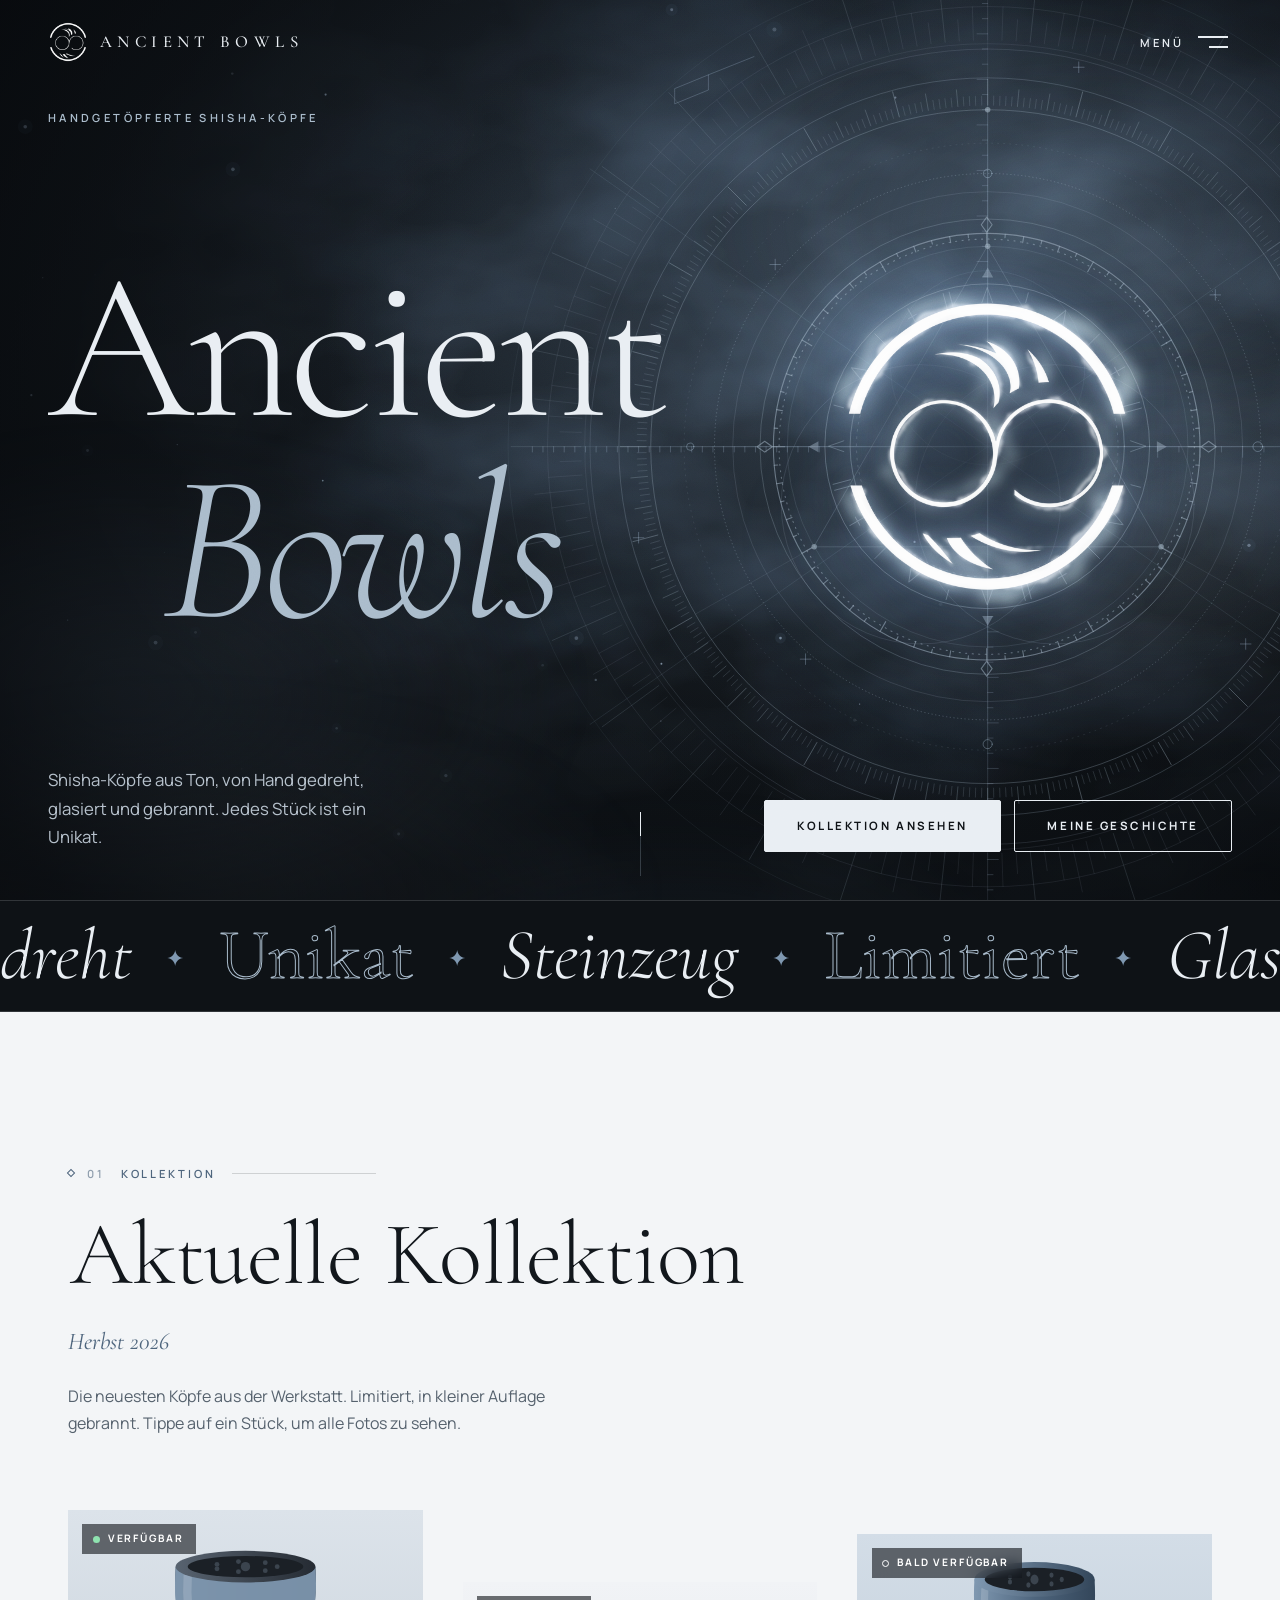
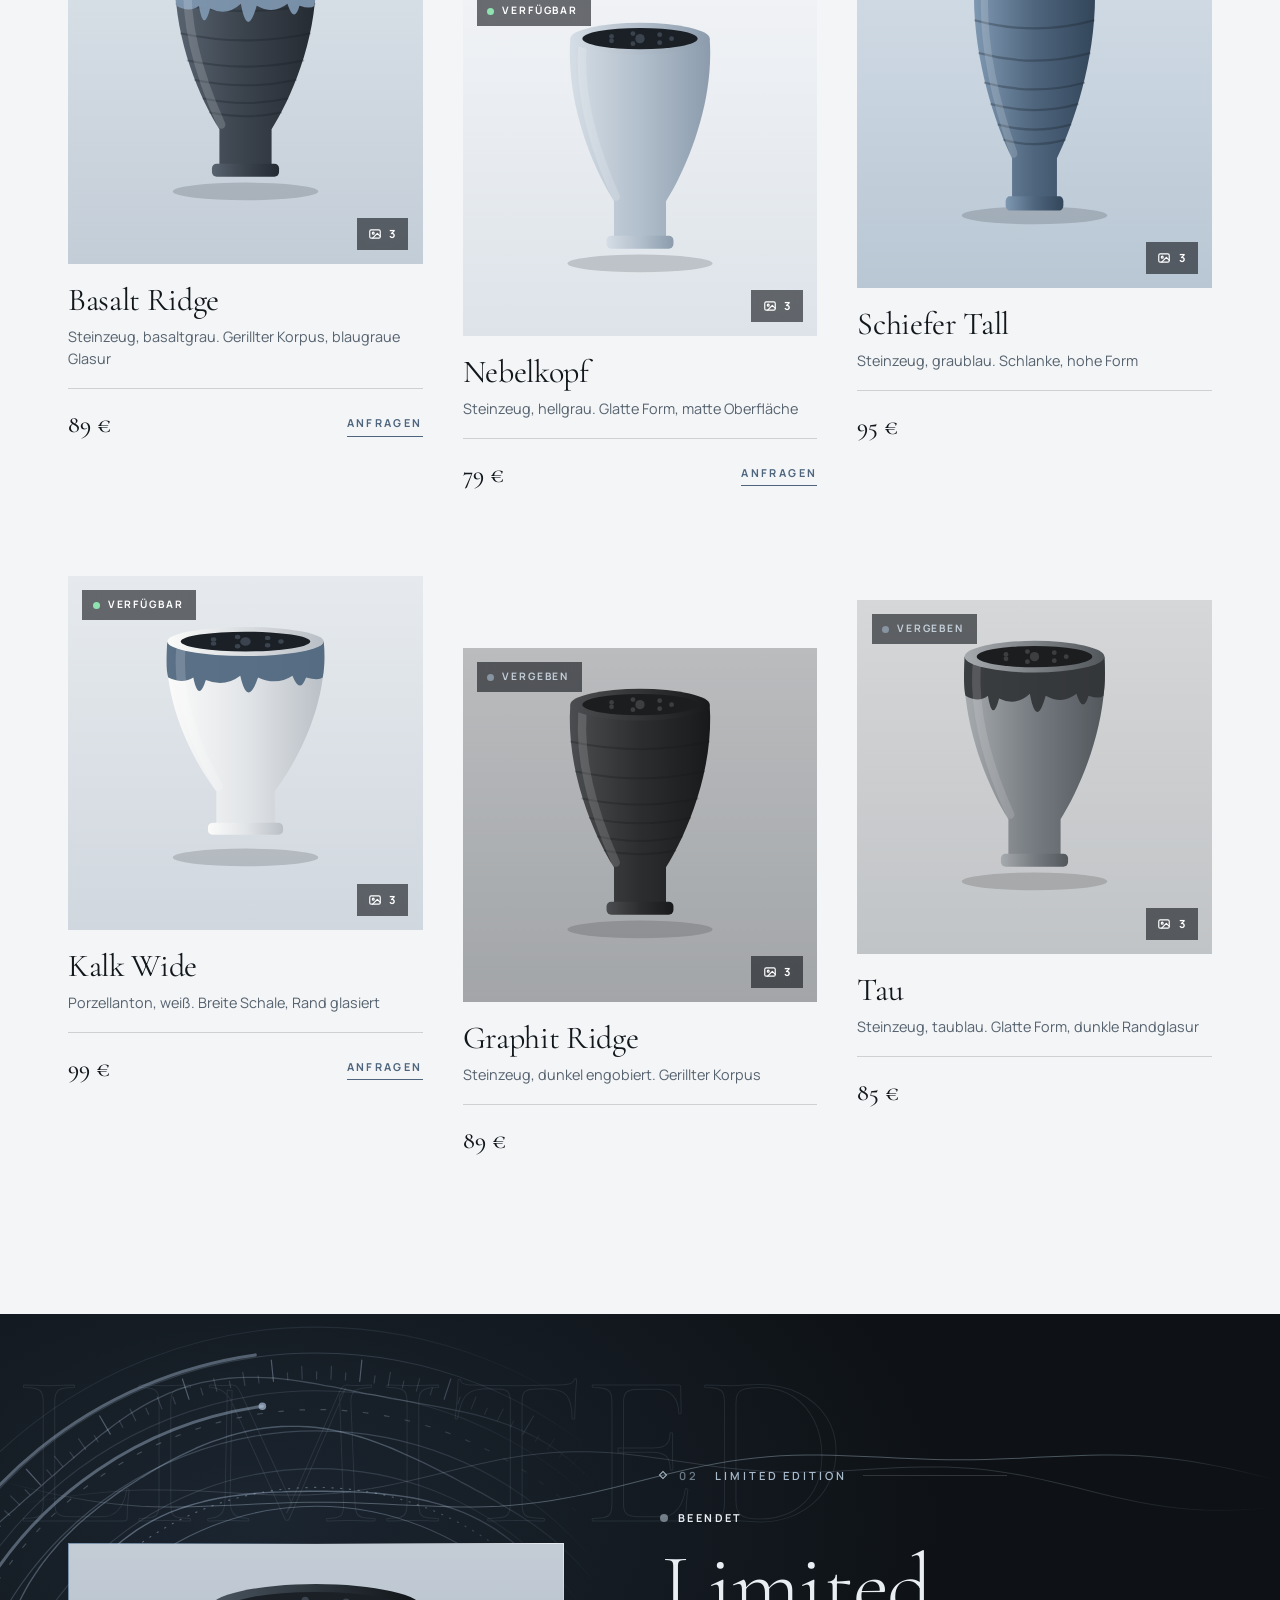
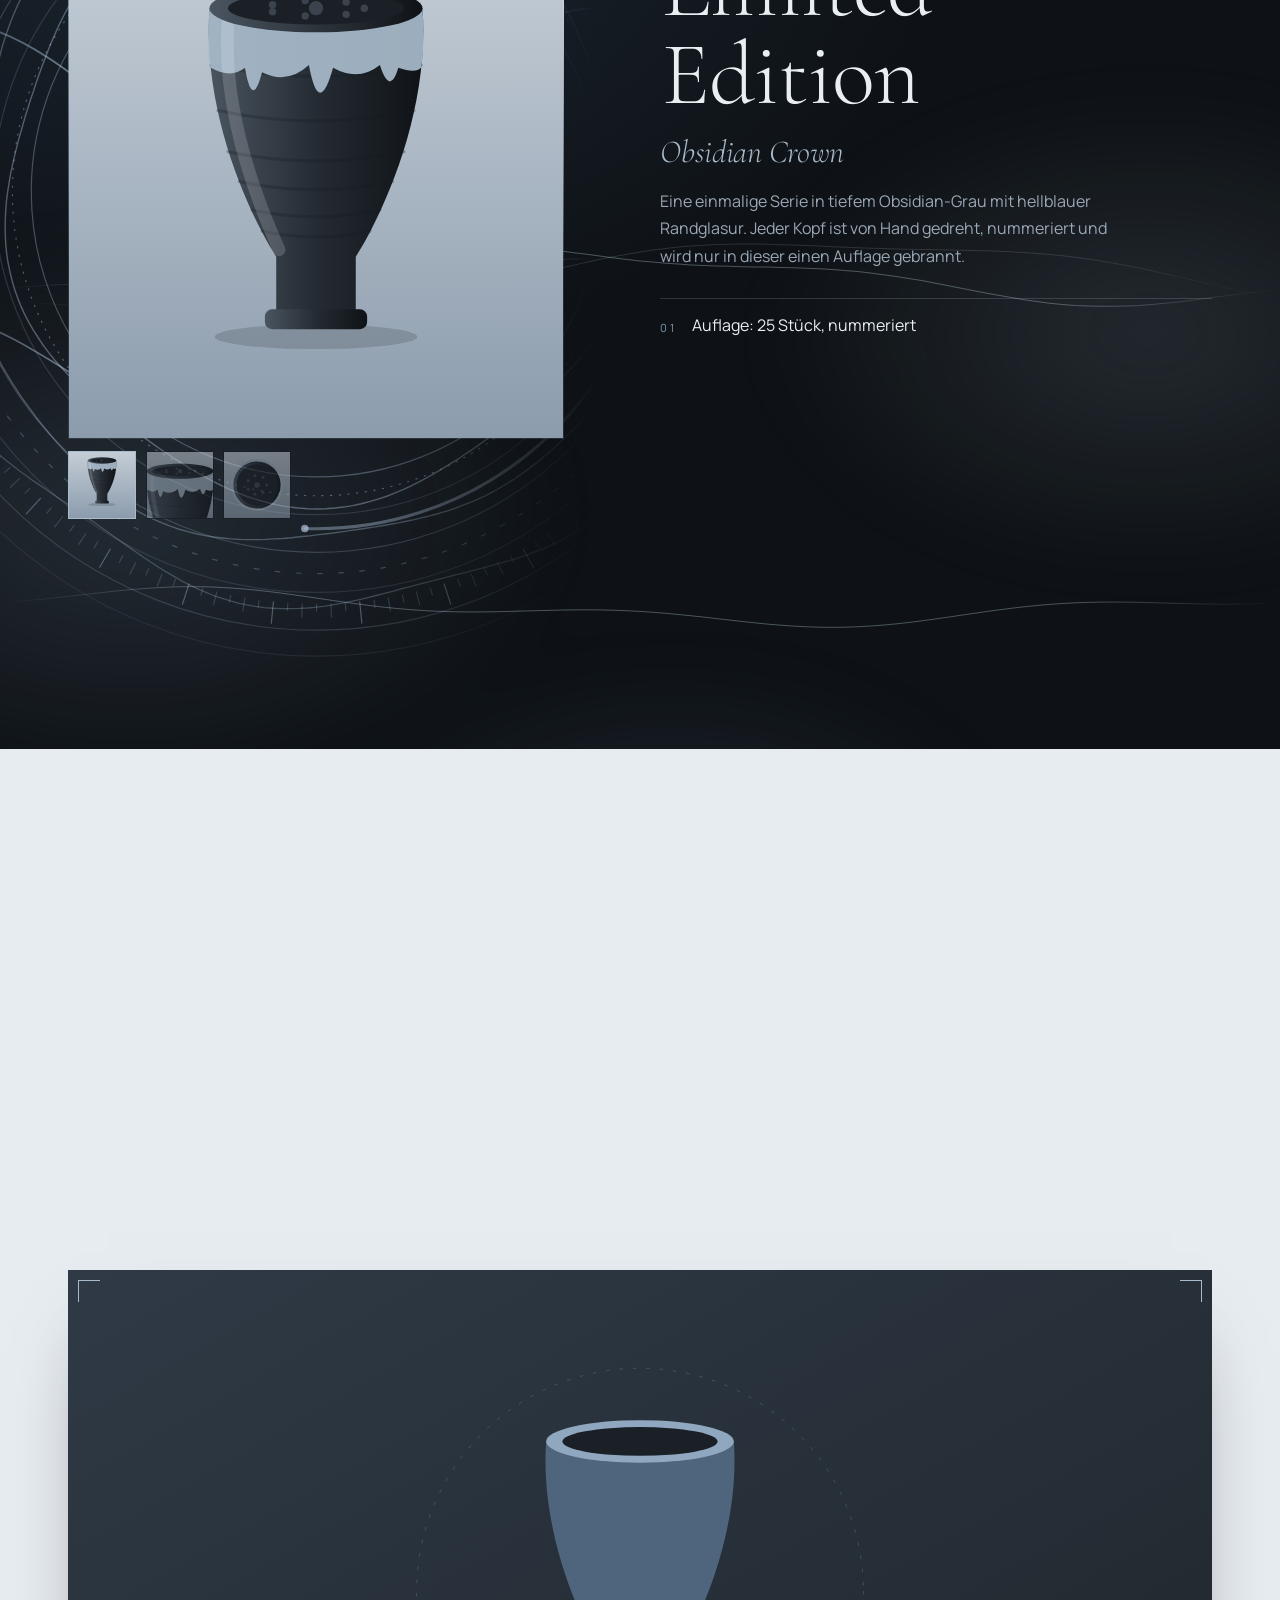
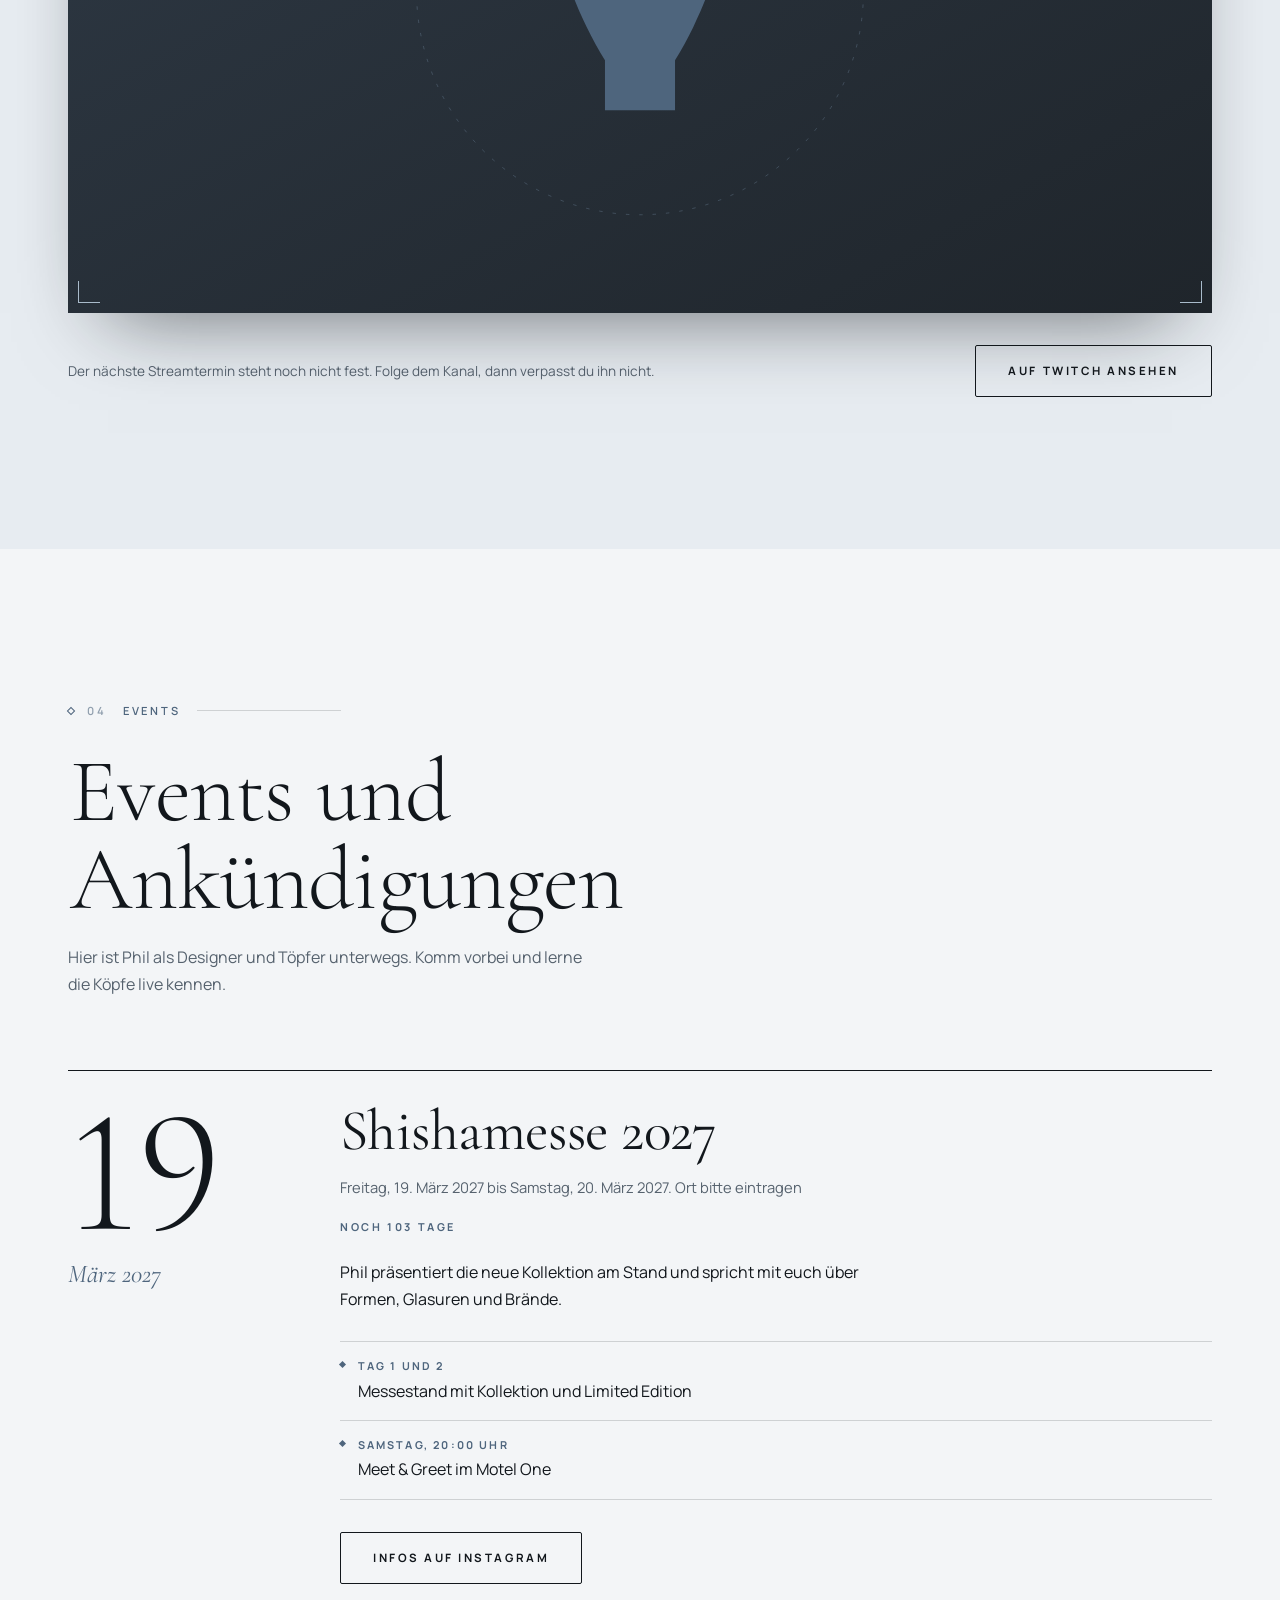
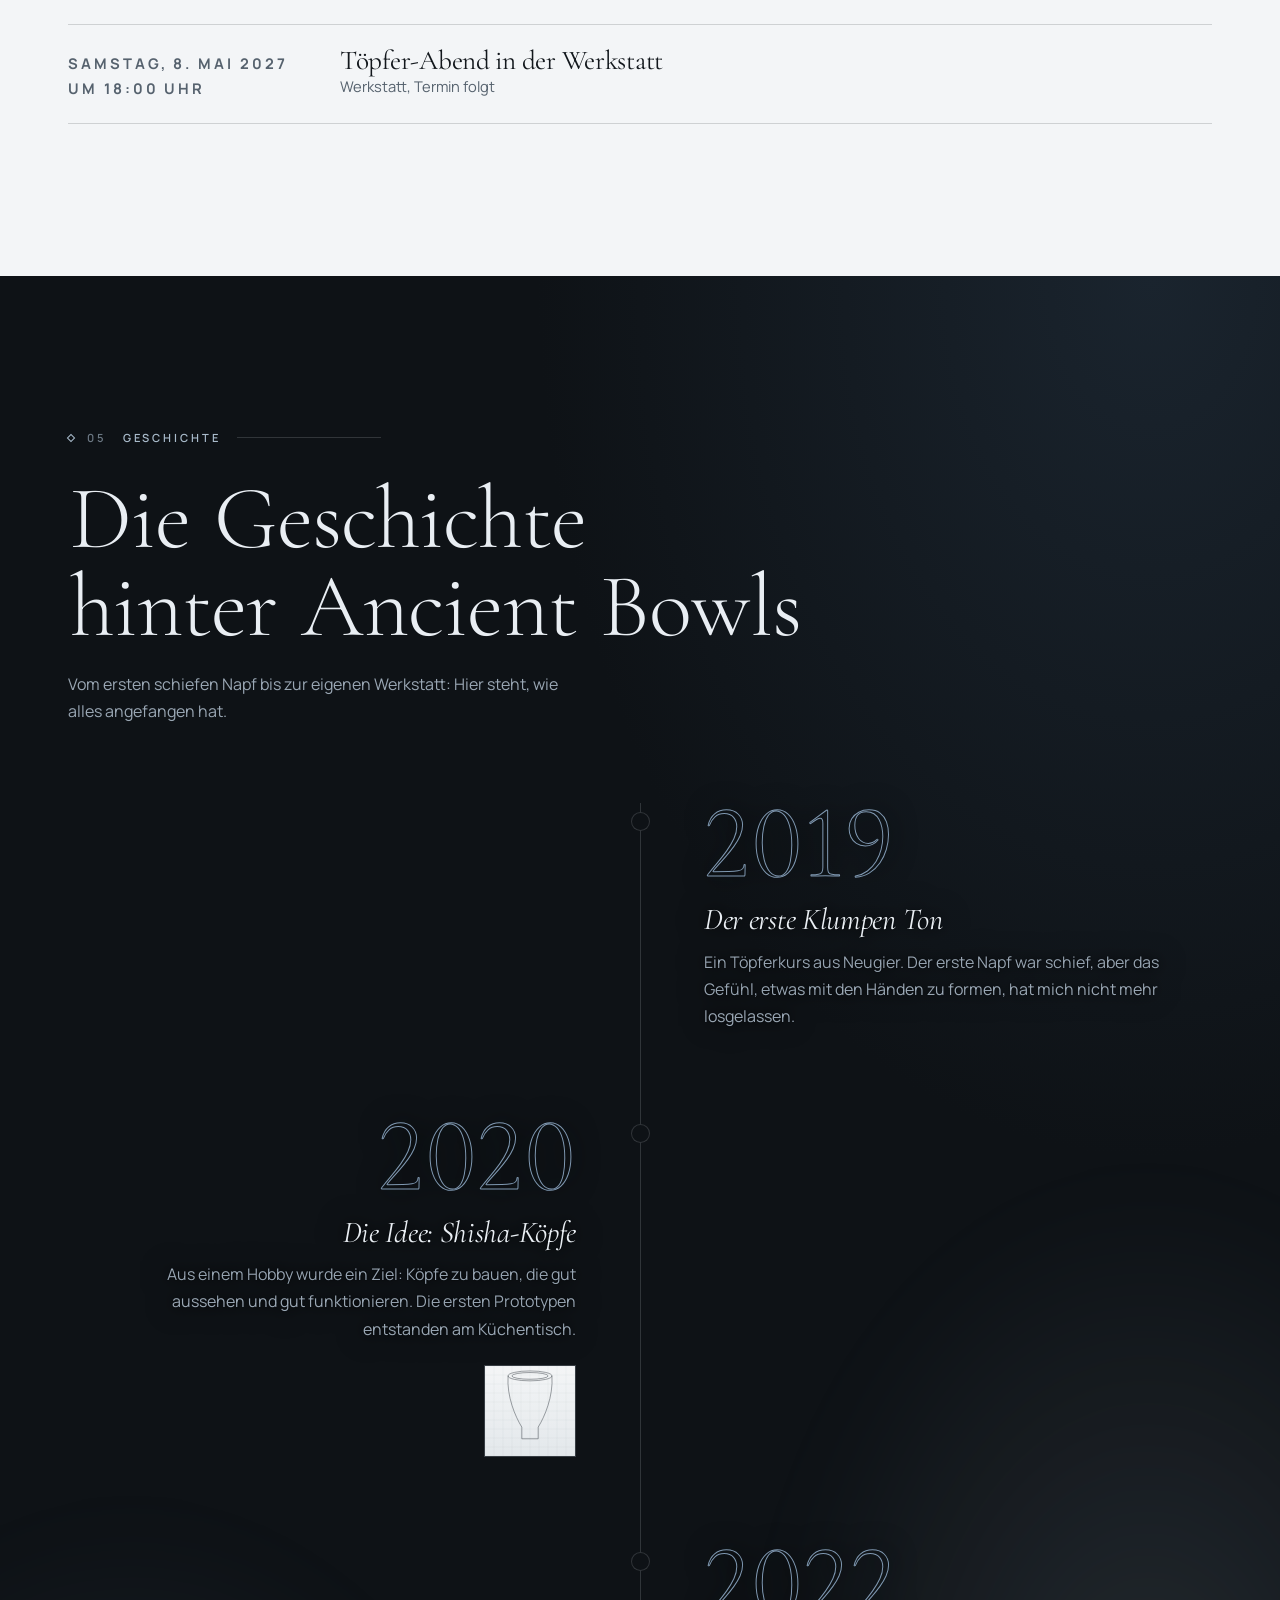
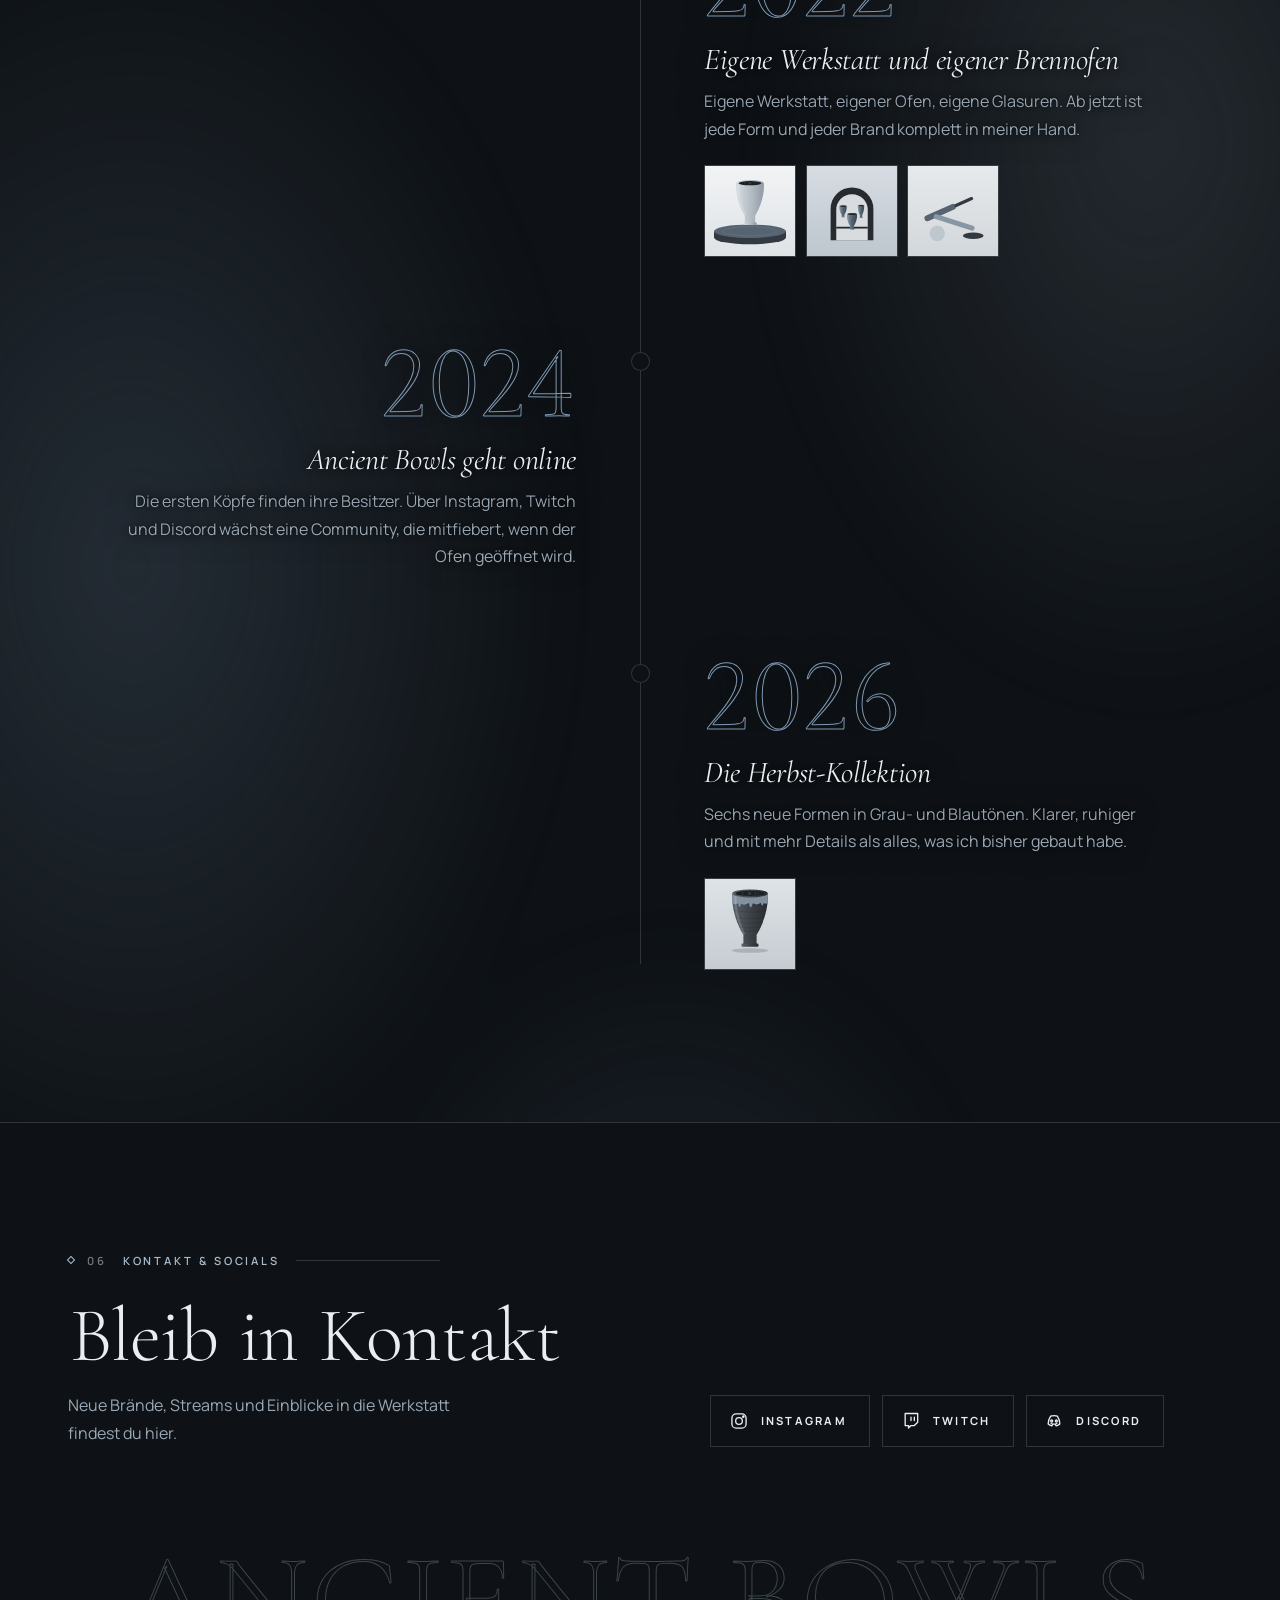
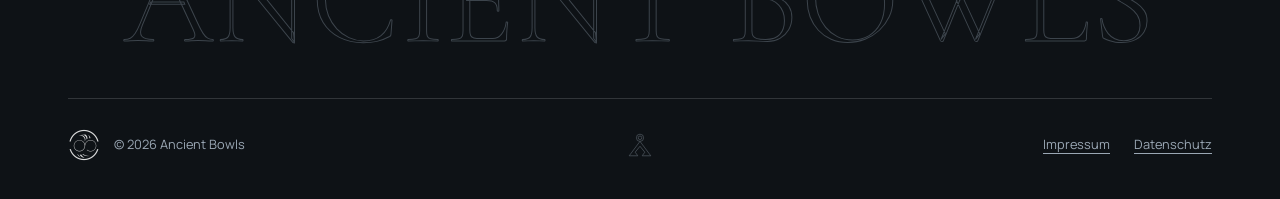
==== index.html @ 6e49df5f "Add files via upload" ====
<!DOCTYPE html>
<html lang="de" class="no-js">
<head>
  <meta charset="utf-8">
  <meta name="viewport" content="width=device-width, initial-scale=1, viewport-fit=cover">
  <title>Ancient Bowls | Handgetöpferte Shisha-Köpfe</title>
  <meta name="description" content="Ancient Bowls: handgetöpferte Shisha-Köpfe aus Ton. Aktuelle Kollektion, Limited Edition, Livestream, Events und Geschichte.">
  <meta name="theme-color" content="#0E1216">
  <link rel="icon" href="favicon.ico" sizes="any">
  <link rel="icon" href="images/favicon-32.png" type="image/png" sizes="32x32">
  <link rel="apple-touch-icon" href="images/apple-touch-icon.png">
  <script>document.documentElement.className = 'js';</script>
  <link rel="preconnect" href="https://fonts.googleapis.com">
  <link rel="preconnect" href="https://fonts.gstatic.com" crossorigin>
  <link href="https://fonts.googleapis.com/css2?family=Cormorant+Garamond:ital,wght@0,300;0,400;0,500;0,600;1,300;1,400;1,500&family=Manrope:wght@400;500;600;700&display=swap" rel="stylesheet">
  <link rel="stylesheet" href="css/style.css">
  <link rel="stylesheet" href="css/egg-stargate.css">
</head>
<body>
  <a class="skip-link" href="#main">Zum Inhalt springen</a>
  <div class="grain" aria-hidden="true"></div>
  <div class="progress" id="progress" aria-hidden="true"></div>

  <!-- Intro -->
  <div class="intro" id="intro" aria-hidden="true">
    <div class="intro-inner">
      <div class="intro-logo"><div class="arcane intro-ring" data-arcane="outer"></div><img class="intro-mark" src="images/logo.png" alt="" width="72" height="72"></div>
      <span class="intro-name">Ancient Bowls</span>
      <i class="intro-bar"></i>
    </div>
  </div>

  <!-- Kopfzeile -->
  <header class="site-header on-dark" id="header">
    <a class="brand" href="#top" aria-label="Ancient Bowls, zurück zum Anfang">
      <img class="brand-mark" src="images/logo.png" alt="" width="40" height="40">
      <span class="brand-name">Ancient Bowls</span>
    </a>
    <button class="burger" id="burger" type="button" aria-expanded="false" aria-controls="menu" aria-label="Menü öffnen">
      <span class="burger-label" id="burger-label" aria-hidden="true">Menü</span>
      <span class="burger-lines" aria-hidden="true"><span></span><span></span></span>
    </button>
  </header>

  <!-- Vollbild-Menü -->
  <nav class="menu" id="menu" aria-label="Hauptmenü" inert>
    <div class="menu-inner">
      <ul class="menu-list" id="menu-list"></ul>
      <div class="menu-foot">
        <p class="menu-claim">Handgetöpferte Shisha-Köpfe</p>
        <div class="menu-social" id="menu-social"></div>
      </div>
    </div>
  </nav>

  <!-- Effekt-Filter für das Logo (Rauch/Energie), nicht sichtbar -->
  <svg class="fx-defs" width="0" height="0" aria-hidden="true" focusable="false" style="position:absolute">
    <defs>
      <filter id="fx-wisp-a" x="-35%" y="-35%" width="170%" height="170%" color-interpolation-filters="sRGB">
        <feTurbulence type="fractalNoise" baseFrequency="0.021 0.032" numOctaves="4" seed="7" result="n">
          <animate attributeName="baseFrequency" dur="52s" values="0.021 0.032;0.028 0.02;0.021 0.032" repeatCount="indefinite"/>
        </feTurbulence>
        <feDisplacementMap in="SourceGraphic" in2="n" scale="19" xChannelSelector="R" yChannelSelector="G" result="d"/>
        <feGaussianBlur in="d" stdDeviation="1.8" result="b"/>
        <feColorMatrix in="b" type="matrix" values="0.92 0 0 0 .08  0 .95 0 0 .1  0 0 1 0 .13  0 0 0 1.05 0"/>
      </filter>
      <filter id="fx-wisp-b" x="-45%" y="-45%" width="190%" height="190%" color-interpolation-filters="sRGB">
        <feTurbulence type="fractalNoise" baseFrequency="0.009 0.017" numOctaves="4" seed="23" result="n">
          <animate attributeName="baseFrequency" dur="68s" values="0.009 0.017;0.013 0.01;0.009 0.017" repeatCount="indefinite"/>
        </feTurbulence>
        <feDisplacementMap in="SourceGraphic" in2="n" scale="68" xChannelSelector="G" yChannelSelector="B" result="d"/>
        <feGaussianBlur in="d" stdDeviation="6" result="b"/>
        <feColorMatrix in="b" type="matrix" values="0.8 0 0 0 .1  0 .88 0 0 .12  0 0 1 0 .16  0 0 0 1.0 0"/>
      </filter>
    </defs>
  </svg>

  <main id="main">
    <!-- Start -->
    <section class="hero" id="top" data-tone="dark" aria-labelledby="hero-title">
      <svg class="hero-fog" aria-hidden="true" preserveAspectRatio="none">
        <filter id="fx-fog" x="0" y="0" width="100%" height="100%" color-interpolation-filters="sRGB">
          <feTurbulence type="fractalNoise" baseFrequency="0.0046 0.0085" numOctaves="4" seed="4"/>
          <feColorMatrix type="matrix" values="0 0 0 0 .5  0 0 0 0 .66  0 0 0 0 .86  1.9 0 0 0 -.62"/>
        </filter>
        <rect width="100%" height="100%" filter="url(#fx-fog)"/>
      </svg>
      <div class="hero-vignette" aria-hidden="true"></div>
      <div class="hero-inner">
        <p class="hero-eyebrow" data-hero data-text="hero.eyebrow"></p>

        <div class="hero-stage">
          <h1 class="hero-title" id="hero-title"></h1>
          <div class="hero-visual" aria-hidden="true">
            <div class="hv-enter">
              <div class="hero-aura"></div>
              <div class="sigil sigil-t" data-sigil="tech"></div>
              <div class="sigil sigil-s" data-sigil="static"></div>
              <div class="sigil sigil-a" data-sigil="ticksA"></div>
              <div class="sigil sigil-b" data-sigil="ticksB"></div>
              <div class="arcane arcane-a" data-arcane="outer"></div>
              <div class="arcane arcane-b" data-arcane="inner"></div>
              <div class="hero-bowl-wrap">
                <span class="hero-disc"></span>
                <img class="logo-fx logo-fx-b" src="images/logo.png" alt="" width="512" height="512" aria-hidden="true">
                <img class="logo-fx logo-fx-a" src="images/logo.png" alt="" width="512" height="512" aria-hidden="true">
                <img class="hero-logo" src="images/logo.png" alt="" width="512" height="512">
              </div>
            </div>
          </div>
        </div>

        <div class="hero-foot" data-hero>
          <p class="hero-text" data-text="hero.text"></p>
          <div class="hero-actions">
            <a class="btn btn-solid" href="#kollektion"><span data-text="hero.primaryButton"></span></a>
            <a class="btn" href="#geschichte"><span data-text="hero.secondaryButton"></span></a>
          </div>
        </div>
        <a class="scroll-hint" href="#kollektion" aria-label="Nach unten scrollen"><i></i></a>
      </div>
    </section>

    <!-- Laufband -->
    <div class="marquee tone-dark" aria-hidden="true" data-tone="dark"><div class="marquee-track" id="marquee-track"></div></div>

    <!-- Kollektion -->
    <section class="section" id="kollektion" data-tone="light" aria-labelledby="kollektion-title">
      <div class="container">
        <div class="section-head">
          <p class="eyebrow" data-nav="kollektion"></p>
          <h2 class="split" id="kollektion-title" data-text="collection.title"></h2>
          <p class="season" data-reveal data-text="collection.season"></p>
          <p class="section-intro" data-reveal data-text="collection.intro"></p>
        </div>
        <div class="pieces" id="pieces"></div>
      </div>
    </section>

    <!-- Limited Edition -->
    <section class="section section-limited tone-dark" id="limited" data-tone="dark" aria-labelledby="limited-title">
      <div class="limited-word" aria-hidden="true">Limited</div>
      <div class="container limited-grid">
        <div class="limited-gallery" id="limited-gallery" data-reveal="img"></div>
        <div class="limited-copy">
          <p class="eyebrow" data-nav="limited"></p>
          <p class="pill" id="limited-pill" data-reveal></p>
          <h2 class="split sheen" id="limited-title" data-text="limited.title"></h2>
          <h3 class="limited-name" data-reveal data-text="limited.name"></h3>
          <p class="limited-text" data-reveal data-text="limited.text"></p>
          <ul class="limited-facts" id="limited-facts"></ul>
          <div class="release" data-reveal>
            <p class="release-when" id="limited-when"></p>
            <p class="release-label" id="limited-label"></p>
            <div id="limited-countdown"></div>
          </div>
          <div class="limited-cta" data-reveal><a class="btn btn-solid" id="limited-btn" href="#" target="_blank" rel="noopener"></a></div>
        </div>
      </div>
    </section>

    <!-- Livestream -->
    <section class="section bg-mist" id="livestream" data-tone="light" aria-labelledby="livestream-title">
      <div class="container">
        <div class="section-head">
          <p class="eyebrow" data-nav="livestream"></p>
          <h2 class="split" id="livestream-title" data-text="livestream.title"></h2>
          <p class="section-intro" data-reveal data-text="livestream.intro"></p>
        </div>
        <div class="stream-frame" id="stream-frame" data-reveal="img">
          <div id="stream-player"></div>
          <div class="stream-fallback" id="stream-fallback" hidden>
            <img id="stream-offline-img" alt="Twitch-Kanal von Phil, derzeit offline" width="1280" height="720">
          </div>
          <i class="corner c1"></i><i class="corner c2"></i><i class="corner c3"></i><i class="corner c4"></i>
        </div>
        <div class="stream-info" data-reveal>
          <div class="stream-text">
            <p class="pill" id="stream-pill" hidden></p>
            <p class="stream-next" id="stream-next"></p>
            <p class="stream-title" id="stream-title"></p>
          </div>
          <div id="stream-countdown"></div>
          <a class="btn" id="stream-link" href="#" target="_blank" rel="noopener"><span>Auf Twitch ansehen</span></a>
        </div>
      </div>
    </section>

    <!-- Events -->
    <section class="section" id="events" data-tone="light" aria-labelledby="events-title">
      <div class="container">
        <div class="section-head">
          <p class="eyebrow" data-nav="events"></p>
          <h2 class="split" id="events-title" data-text="events.title"></h2>
          <p class="section-intro" data-reveal data-text="events.intro"></p>
        </div>
        <div class="events" id="events-list"></div>
      </div>
    </section>

    <!-- Geschichte -->
    <section class="section section-story tone-dark" id="geschichte" data-tone="dark" aria-labelledby="geschichte-title">
      <div class="container">
        <div class="section-head">
          <p class="eyebrow" data-nav="geschichte"></p>
          <h2 class="split" id="geschichte-title" data-text="story.title"></h2>
          <p class="section-intro" data-reveal data-text="story.intro"></p>
        </div>
        <ol class="timeline" id="timeline"></ol>
      </div>
    </section>
  </main>

  <!-- Footer -->
  <footer class="site-footer tone-dark" id="kontakt" data-tone="dark">
    <div class="container">
      <p class="eyebrow" data-nav="kontakt"></p>
      <div class="footer-grid">
        <div class="footer-about">
          <h2 class="split" data-text="footer.title"></h2>
          <p data-reveal data-text="footer.text"></p>
        </div>
        <ul class="social-list" id="footer-social" aria-label="Social Media"></ul>
      </div>
      <div class="footer-word" aria-hidden="true">Ancient Bowls</div>
      <div class="footer-bottom">
        <p class="footer-copy"><img class="footer-logo" src="images/logo.png" alt="" width="32" height="32" loading="lazy"><span>&copy; <span id="year"></span> Ancient Bowls</span></p>
        <span class="footer-glyph" id="footer-glyph" aria-hidden="true"><svg viewBox="0 0 1024 1024" fill="none" stroke="currentColor" stroke-width="29" stroke-linejoin="miter" stroke-miterlimit="10"><circle cx="512" cy="204" r="154"/><circle cx="512" cy="204" r="76"/><path d="M511.5 357.5L972.1 972H606L716 818L512 565L307 818L418 972H50.9Z"/></svg></span>
        <ul class="footer-links" id="footer-links"></ul>
      </div>
    </div>
  </footer>

  <!-- Zurück nach oben: erscheint beim Hochscrollen, Ring zeigt den Scrollfortschritt -->
  <button class="to-top" id="to-top" type="button" aria-label="Nach oben scrollen" tabindex="-1">
    <svg class="to-top-ring" viewBox="0 0 56 56" aria-hidden="true"><circle cx="28" cy="28" r="26" fill="none" stroke="rgba(255,255,255,.16)" stroke-width="2"/><circle id="to-top-bar" cx="28" cy="28" r="26" fill="none" stroke="#A9BBCB" stroke-width="2" stroke-linecap="round" stroke-dasharray="163.4" stroke-dashoffset="163.4" transform="rotate(-90 28 28)"/></svg>
    <svg viewBox="0 0 24 24" width="20" height="20" aria-hidden="true" fill="none" stroke="currentColor" stroke-width="1.8" stroke-linecap="round" stroke-linejoin="round"><path d="M12 19V5M5 12l7-7 7 7"/></svg>
  </button>

  <script src="content/content.js"></script>
  <script src="js/egg-stargate.js"></script>
  <script src="js/main.js"></script>
</body>
</html>
---- css/style.css ----
/* ============================================================
   ANCIENT BOWLS – Styles (Mobile first, edel/exklusiv)
   Farben zentral als Variablen: hier ändern, gilt überall.
   ============================================================ */

:root {
  /* Palette: Graphit, Grau, Weiß, Hellgrau, Graublau */
  --ink: #0E1216;
  --graphite: #161B21;
  --slate: #232C36;
  --steel: #4E657D;
  --blue: #7F98B1;
  --blue-soft: #A9BBCB;
  --mist: #E7ECF1;
  --fog: #F3F5F7;

  /* Helle Abschnitte */
  --bg: #F3F5F7;
  --bg-2: #FFFFFF;
  --text: #12171C;
  --muted: #56626E;
  --line: rgba(18, 23, 28, .16);
  --accent: #4E657D;
  --sweep: #2F3A46;
  --on-sweep: #FFFFFF;
  --solid: #12171C;
  --on-solid: #F3F5F7;

  --font-display: 'Cormorant Garamond', 'Cormorant', Georgia, 'Times New Roman', serif;
  --font-body: 'Manrope', system-ui, -apple-system, 'Segoe UI', Roboto, sans-serif;

  --header-h: 68px;
  --gutter: 1.25rem;
  --max: 1240px;
  --radius: 2px;
  --ease: cubic-bezier(.22, .8, .24, 1);
  --ease-io: cubic-bezier(.77, 0, .18, 1);
}

/* Dunkle Abschnitte */
.tone-dark {
  --bg: #0E1216;
  --bg-2: #161B21;
  --text: #E9EEF3;
  --muted: #9AA7B4;
  --line: rgba(231, 236, 241, .16);
  --accent: #A9BBCB;
  --sweep: #A9BBCB;
  --on-sweep: #0E1216;
  --solid: #E9EEF3;
  --on-solid: #0E1216;
}
.bg-mist { --bg: #E7ECF1; }

/* Geräte-Dunkelmodus: helle Abschnitte werden ebenfalls dunkel */
@media (prefers-color-scheme: dark) {
  :root:not([data-theme="light"]) {
    --bg: #171D23; --bg-2: #1D252D; --text: #E9EEF3; --muted: #9AA7B4;
    --line: rgba(231, 236, 241, .16); --accent: #A9BBCB; --sweep: #A9BBCB;
    --on-sweep: #0E1216; --solid: #E9EEF3; --on-solid: #0E1216;
  }
  :root:not([data-theme="light"]) .bg-mist { --bg: #1C242C; }
  :root:not([data-theme="light"]) .tone-dark { --bg: #0A0D10; --bg-2: #12171C; }
}
:root[data-theme="dark"] {
  --bg: #171D23; --bg-2: #1D252D; --text: #E9EEF3; --muted: #9AA7B4;
  --line: rgba(231, 236, 241, .16); --accent: #A9BBCB; --sweep: #A9BBCB;
  --on-sweep: #0E1216; --solid: #E9EEF3; --on-solid: #0E1216;
}
:root[data-theme="dark"] .bg-mist { --bg: #1C242C; }
:root[data-theme="dark"] .tone-dark { --bg: #0A0D10; --bg-2: #12171C; }

*, *::before, *::after { box-sizing: border-box; }

html {
  height: 100%;
  scroll-behavior: smooth;
  scroll-padding-top: calc(var(--header-h) + env(safe-area-inset-top, 0px));
  -webkit-text-size-adjust: 100%;
}
body {
  margin: 0; min-height: 100%;
  background: var(--ink); color: var(--text);
  font-family: var(--font-body); font-size: 1rem; line-height: 1.7;
  -webkit-font-smoothing: antialiased; text-rendering: optimizeLegibility;
}
body.menu-open, body.lb-open, body.is-loading { overflow: hidden; }

img { max-width: 100%; display: block; }
h1, h2, h3 { font-family: var(--font-display); font-weight: 400; line-height: 1; margin: 0; letter-spacing: -.01em; }
p { margin: 0; }
ul, ol { margin: 0; padding: 0; list-style: none; }
a { color: inherit; }
button { font-family: inherit; }
::selection { background: var(--blue); color: var(--ink); }

:focus-visible { outline: 2px solid var(--blue); outline-offset: 4px; }

.skip-link {
  position: fixed; left: 1rem; top: -4rem; z-index: 600;
  background: var(--solid); color: var(--on-solid); padding: .7rem 1rem;
  transition: top .2s;
}
.skip-link:focus { top: calc(.75rem + env(safe-area-inset-top, 0px)); }

.container { width: 100%; max-width: var(--max); margin-inline: auto; padding-inline: var(--gutter); }

/* ---------- Atmosphäre: Filmkorn, Fortschritt ---------- */
.grain {
  position: fixed; inset: 0; z-index: 400; pointer-events: none; opacity: .07; mix-blend-mode: overlay;
  background-image: url("data:image/svg+xml;utf8,<svg xmlns='http://www.w3.org/2000/svg' width='180' height='180'><filter id='n'><feTurbulence type='fractalNoise' baseFrequency='.9' numOctaves='2' stitchTiles='stitch'/><feColorMatrix values='0 0 0 0 1  0 0 0 0 1  0 0 0 0 1  0 0 0 .9 0'/></filter><rect width='100%' height='100%' filter='url(%23n)'/></svg>");
}
.progress {
  position: fixed; left: 0; top: 0; right: 0; height: 2px; z-index: 300;
  background: linear-gradient(90deg, var(--blue), #E9EEF3);
  transform: scaleX(0); transform-origin: 0 50%;
}

/* ---------- Intro ---------- */
.intro { display: none; }
.js .intro {
  position: fixed; inset: 0; z-index: 500; display: grid; place-items: center;
  background: var(--ink); color: #E9EEF3;
  border-bottom-left-radius: 50% 7vw; border-bottom-right-radius: 50% 7vw;
  transition: transform 1s var(--ease-io);
}
.intro.is-out { transform: translateY(-104%); }
.intro-inner { display: grid; justify-items: center; gap: 1.4rem; }
.intro-mark { width: 72px; height: 72px; object-fit: contain; opacity: 0; transform: translateY(14px) scale(.9); animation: introIn 1s var(--ease) .15s forwards; }
.intro-name {
  font-family: var(--font-display); font-size: clamp(1.4rem, 5vw, 2rem); letter-spacing: .5em; text-transform: uppercase;
  padding-left: .5em; opacity: 0; animation: introName 1.4s var(--ease) .3s forwards;
}
.intro-bar { display: block; width: min(52vw, 220px); height: 1px; background: rgba(231, 236, 241, .18); position: relative; overflow: hidden; }
.intro-bar::after { content: ""; position: absolute; inset: 0; background: var(--blue-soft); transform: scaleX(0); transform-origin: 0 50%; animation: introBar 1.3s var(--ease-io) .2s forwards; }
@keyframes introIn { to { opacity: 1; transform: none; } }
@keyframes introName { from { opacity: 0; letter-spacing: .9em; } to { opacity: 1; letter-spacing: .5em; } }
@keyframes introBar { to { transform: scaleX(1); } }

/* ---------- Header ---------- */
.site-header {
  position: fixed; top: 0; left: 0; right: 0; z-index: 200;
  height: calc(var(--header-h) + env(safe-area-inset-top, 0px));
  padding: env(safe-area-inset-top, 0px) max(var(--gutter), env(safe-area-inset-right, 0px)) 0 max(var(--gutter), env(safe-area-inset-left, 0px));
  display: flex; align-items: center; justify-content: space-between;
  color: #E9EEF3; --hdr-hole: #0E1216;
  transition: transform .6s var(--ease), color .35s, background .35s;
}
.site-header.on-light { color: #12171C; --hdr-hole: #F3F5F7; }
.site-header.is-solid.on-dark { background: rgba(14, 18, 22, .72); -webkit-backdrop-filter: blur(14px); backdrop-filter: blur(14px); }
.site-header.is-solid.on-light { background: rgba(243, 245, 247, .78); -webkit-backdrop-filter: blur(14px); backdrop-filter: blur(14px); }
.site-header.is-hidden { transform: translateY(-110%); }
body.menu-open .site-header { color: #E9EEF3; --hdr-hole: #0E1216; background: transparent; -webkit-backdrop-filter: none; backdrop-filter: none; transform: none; }

.brand { display: flex; align-items: center; gap: .75rem; text-decoration: none; }
.brand-mark { width: 40px; height: 40px; flex: none; object-fit: contain; transition: filter .35s; }
.site-header.on-light .brand-mark { filter: invert(.92); }
body.menu-open .site-header .brand-mark { filter: none; }
.brand-name { font-family: var(--font-display); font-weight: 500; font-size: 1.05rem; letter-spacing: .32em; text-transform: uppercase; }

.burger { display: flex; align-items: center; gap: .9rem; height: 48px; padding: 0 .25rem; background: none; border: 0; color: inherit; cursor: pointer; }
.burger-label { display: none; font-size: .7rem; font-weight: 600; letter-spacing: .26em; text-transform: uppercase; }
.burger-lines { position: relative; width: 30px; height: 12px; }
.burger-lines span { position: absolute; right: 0; height: 1.5px; background: currentColor; transition: transform .6s var(--ease-io), width .4s var(--ease), top .4s var(--ease); }
.burger-lines span:nth-child(1) { top: 0; width: 100%; }
.burger-lines span:nth-child(2) { top: 10px; width: 62%; }
.burger[aria-expanded="true"] .burger-lines span:nth-child(1) { top: 5px; transform: rotate(45deg); }
.burger[aria-expanded="true"] .burger-lines span:nth-child(2) { top: 5px; width: 100%; transform: rotate(-45deg); }

/* ---------- Vollbild-Menü ---------- */
.menu {
  position: fixed; inset: 0; z-index: 150; background: var(--ink); color: #E9EEF3;
  clip-path: circle(0 at calc(100% - 2.4rem) calc(env(safe-area-inset-top, 0px) + 2.4rem));
  visibility: hidden; overflow-y: auto;
  transition: clip-path 1s var(--ease-io), visibility 0s 1s;
}
.menu.is-open {
  clip-path: circle(150vmax at calc(100% - 2.4rem) calc(env(safe-area-inset-top, 0px) + 2.4rem));
  visibility: visible; transition: clip-path 1s var(--ease-io), visibility 0s;
}
.menu::before {
  content: ""; position: absolute; inset: 0; pointer-events: none;
  background: radial-gradient(60% 50% at 85% 10%, rgba(127, 152, 177, .2), transparent 70%), radial-gradient(50% 40% at 10% 100%, rgba(78, 101, 125, .25), transparent 70%);
}
.menu-inner {
  position: relative; min-height: 100%; display: flex; flex-direction: column; justify-content: space-between; gap: 2.5rem;
  padding: calc(var(--header-h) + 2.5rem + env(safe-area-inset-top, 0px)) var(--gutter) calc(2rem + env(safe-area-inset-bottom, 0px));
  max-width: var(--max); margin-inline: auto;
}
.menu-list a {
  display: flex; align-items: baseline; gap: 1.1rem; text-decoration: none; overflow: hidden;
  padding: .12em 0; border-bottom: 1px solid rgba(231, 236, 241, .1);
}
.ml-n { font-family: var(--font-body); font-size: .72rem; letter-spacing: .2em; color: var(--blue); min-width: 2ch; }
.ml-t {
  display: inline-block; font-family: var(--font-display); font-weight: 300; font-size: clamp(2.3rem, 10.5vw, 5rem); line-height: 1.12;
  transform: translateY(110%); transition: transform .9s var(--ease), color .3s;
}
.menu.is-open .ml-t { transform: none; transition-delay: calc(.35s + var(--i) * .07s); }
.menu-list li { position: relative; }
.menu-list a[aria-current="true"] .ml-t { color: var(--blue-soft); }
@media (hover: hover) {
  .menu-list a:hover .ml-t { color: var(--blue-soft); transition-delay: 0s; }
}
.menu-foot { display: grid; gap: 1.25rem; opacity: 0; transform: translateY(20px); transition: opacity .6s, transform .8s var(--ease); }
.menu.is-open .menu-foot { opacity: 1; transform: none; transition-delay: .9s; }
.menu-claim { font-size: .7rem; letter-spacing: .26em; text-transform: uppercase; color: var(--muted); }
.menu-social { display: flex; gap: .7rem; }

/* ---------- Social-Icon-Buttons ---------- */
.icon-btn {
  display: inline-grid; place-items: center; width: 48px; height: 48px; border-radius: 50%;
  border: 1px solid rgba(231, 236, 241, .3); color: #E9EEF3; text-decoration: none;
  transition: background .3s, color .3s, border-color .3s;
}
.icon-btn:hover { background: #E9EEF3; color: var(--ink); border-color: #E9EEF3; }
.icon-btn svg { width: 20px; height: 20px; }

/* ---------- Buttons ---------- */
.btn {
  position: relative; display: inline-flex; align-items: center; justify-content: center; overflow: hidden; isolation: isolate;
  min-height: 52px; padding: .9rem 2rem; border: 1px solid currentColor; border-radius: var(--radius);
  background: transparent; color: var(--text); text-decoration: none; cursor: pointer;
  font-size: .72rem; font-weight: 700; letter-spacing: .22em; text-transform: uppercase;
  transition: color .45s var(--ease), border-color .45s;
}
.btn::before {
  content: ""; position: absolute; inset: -1px; z-index: -1; background: var(--sweep);
  transform: translateY(101%); transition: transform .55s var(--ease);
}
.btn:hover { color: var(--on-sweep); border-color: var(--sweep); }
.btn:hover::before { transform: none; }
.btn-solid { background: var(--solid); color: var(--on-solid); border-color: var(--solid); }
.btn-solid:hover { color: var(--on-sweep); }

/* ---------- Hero ---------- */
.hero {
  position: relative; min-height: 100svh; display: flex; overflow: hidden; color: #E9EEF3;
  background: radial-gradient(70% 60% at 74% 38%, rgba(127, 152, 177, .2), transparent 70%), radial-gradient(120% 90% at 75% 25%, #28333F 0%, #12171C 52%, #0A0D10 100%);
}
.hero-inner {
  position: relative; width: 100%; max-width: 1400px; margin-inline: auto;
  padding: calc(var(--header-h) + 1.5rem + env(safe-area-inset-top, 0px)) var(--gutter) 2.25rem;
  display: flex; flex-direction: column; justify-content: space-between; gap: 1.5rem;
}
.hero-eyebrow { font-size: .7rem; font-weight: 600; letter-spacing: .3em; text-transform: uppercase; color: var(--blue-soft); }
.hero-eyebrow, .hero-foot { position: relative; z-index: 2; }
.js .hero-eyebrow, .js .hero-foot { opacity: 0; transform: translateY(18px); transition: opacity 1.1s var(--ease), transform 1.2s var(--ease); }
.is-ready .hero-eyebrow, .is-ready .hero-foot { opacity: 1; transform: none; }
.is-ready .hero-eyebrow { transition-delay: .2s; }
.is-ready .hero-foot { transition-delay: 1s; }

.hero-stage { position: relative; display: flex; flex-direction: column-reverse; justify-content: center; gap: 4.8rem; }
.hero-title {
  position: relative; z-index: 2; font-weight: 300; font-size: clamp(4.4rem, 25vw, 9.5rem); line-height: .86; letter-spacing: -.03em;
  transform: translate3d(0, calc(var(--hp, 0) * -70px), 0); opacity: calc(1 - var(--hp, 0) * 1.2);
}
.ht-line { display: block; overflow: hidden; padding: .06em 0 .14em; margin-bottom: -.1em; }
.ht-line:nth-child(2) { font-style: italic; font-weight: 300; padding-left: .55em; color: var(--blue-soft); }
.ht-in { display: inline-block; }
.js .ht-in { transform: translateY(108%); transition: transform 1.4s var(--ease); }
.is-ready .ht-in { transform: none; }
.is-ready .ht-line:nth-child(1) .ht-in { transition-delay: .25s; }
.is-ready .ht-line:nth-child(2) .ht-in { transition-delay: .45s; }

.hero-visual {
  position: relative; z-index: 1; align-self: center; width: min(52vw, 230px); aspect-ratio: 1 / 1; margin-top: 3.2rem;
  transform: translate3d(0, calc(var(--hp, 0) * 110px), 0);
}
.hv-enter { position: absolute; inset: 0; }
.js .hv-enter { opacity: 0; transform: translateY(50px) scale(.9); filter: blur(16px); transition: opacity 1.8s var(--ease), transform 2s var(--ease), filter 1.8s var(--ease); }
.is-ready .hv-enter { opacity: 1; transform: none; filter: none; transition-delay: .5s; }

/* Leuchten hinter dem Logo, atmet langsam */
.hero-aura {
  position: absolute; inset: -34%; pointer-events: none;
  background: radial-gradient(closest-side, rgba(127, 152, 177, .34), rgba(127, 152, 177, .1) 50%, transparent 74%);
  animation: breathe 8s ease-in-out infinite;
}
@keyframes breathe { 0%, 100% { opacity: .7; transform: scale(.96); } 50% { opacity: 1; transform: scale(1.04); } }

/* Großer Ringhintergrund (alle Ebenen teilen denselben Mittelpunkt wie das Logo) */
.sigil { position: absolute; left: 50%; top: 50%; width: 320%; aspect-ratio: 1 / 1; margin: -160% 0 0 -160%; pointer-events: none; color: rgba(169, 187, 203, .55); will-change: transform; }
.sigil svg { display: block; width: 100%; height: 100%; }
.sigil svg * { vector-effect: non-scaling-stroke; }
.sigil-s { animation: spin 720s linear infinite; }
.sigil-a { color: rgba(169, 187, 203, .5); animation: spin 360s linear infinite reverse; }
.sigil-b { color: rgba(169, 187, 203, .42); animation: spin 520s linear infinite; }

/* Ringe aus alten Zeichen */
.arcane { position: absolute; pointer-events: none; color: rgba(169, 187, 203, .5); }
.arcane svg { display: block; width: 100%; height: 100%; }
.arcane-a { inset: -20%; animation: spin 220s linear infinite; }
.arcane-b { inset: -10%; color: rgba(169, 187, 203, .38); animation: spin 140s linear infinite reverse; }
@keyframes spin { to { transform: rotate(360deg); } }

.hero-bowl-wrap { position: absolute; inset: 0; }
.hero-disc { position: absolute; inset: 5%; border-radius: 50%; background: radial-gradient(closest-side, rgba(8, 11, 14, .6), rgba(8, 11, 14, .25) 75%, transparent); }
.hero-logo {
  position: relative; width: 100%; height: 100%; object-fit: contain;
  filter: drop-shadow(0 0 14px rgba(190, 212, 236, .35)) drop-shadow(0 0 54px rgba(127, 152, 177, .4));
}

/* Nebel und Lichtpartikel */
.particles { position: absolute; inset: 0; width: 100%; height: 100%; z-index: 0; pointer-events: none; }
.mist {
  position: absolute; inset: -12%; z-index: 0; pointer-events: none; filter: blur(34px);
  background: radial-gradient(38% 30% at 18% 72%, rgba(127, 152, 177, .2), transparent 72%), radial-gradient(34% 26% at 82% 58%, rgba(169, 187, 203, .14), transparent 72%), radial-gradient(30% 22% at 52% 100%, rgba(78, 101, 125, .26), transparent 72%);
  animation: drift 46s ease-in-out infinite alternate;
}
.mist-b { background: radial-gradient(36% 28% at 78% 30%, rgba(127, 152, 177, .16), transparent 72%), radial-gradient(40% 24% at 22% 90%, rgba(169, 187, 203, .12), transparent 72%); animation-duration: 62s; animation-direction: alternate-reverse; }
@keyframes drift { from { transform: translate3d(-4%, 1%, 0) scale(1); } to { transform: translate3d(5%, -3%, 0) scale(1.08); } }
.hero::before { content: ""; position: absolute; left: 0; right: 0; bottom: 0; height: 20%; z-index: 0; pointer-events: none; background: linear-gradient(transparent, #0E1216); }

/* Zeichenring hinter der Limited Edition und im Intro */
.limited-frame, .limited-thumbs { position: relative; z-index: 1; }
.limited-copy { position: relative; z-index: 2; }

/* Aura: sitzt exakt auf dem Mittelpunkt des Bildrahmens (Prozent-Margins beziehen sich auf die Breite) */
.limited-aura { position: absolute; left: 50%; top: 50%; width: 190%; aspect-ratio: 1 / 1; margin: -95% 0 0 -95%; z-index: 0; pointer-events: none; color: rgba(190, 212, 238, .62); opacity: 0; transition: opacity 1.8s ease .5s; }
.limited-gallery.in .limited-aura { opacity: 1; }
/* Zum Text hin ausblenden, damit keine Linien in die Lesefläche laufen */
.limited-aura { -webkit-mask-image: linear-gradient(180deg, #000 66%, transparent 84%); mask-image: linear-gradient(180deg, #000 66%, transparent 84%); }
@media (min-width: 900px) { .limited-aura { -webkit-mask-image: linear-gradient(90deg, #000 56%, transparent 80%); mask-image: linear-gradient(90deg, #000 56%, transparent 80%); } }
.limited-aura svg { display: block; width: 100%; height: 100%; overflow: visible; }
.limited-aura svg g, .limited-aura svg path { transform-origin: 0 0; }
.au-b { animation: auTurn 240s linear infinite reverse; }
.au-r1 { animation: auTurn 130s linear infinite; }
.au-r2 { animation: auTurn 190s linear infinite reverse; }
.au-r3 { animation: auTurn 260s linear infinite; }
.au-a { animation: auTurn 150s linear infinite reverse; }
@keyframes auTurn { to { transform: rotate(360deg); } }
.au-run { animation: auRun 7s linear infinite; }
.au-run2 { animation-duration: 9s; animation-direction: reverse; }
.au-run3 { animation-duration: 11s; }
.au-run4 { animation-duration: 8s; animation-direction: reverse; }
.au-run5 { animation-duration: 10s; }
@keyframes auRun { from { stroke-dashoffset: 0; } to { stroke-dashoffset: -100; } }

/* Fließende Wellenlinien durch die Sektion: 200 % breit, um genau eine Periode verschoben = nahtlose Schleife */
.limited-waves { position: absolute; inset: 0; z-index: 0; overflow: hidden; pointer-events: none; color: rgba(169, 187, 203, .4);
  -webkit-mask-image: linear-gradient(90deg, transparent, #000 16%, #000 84%, transparent); mask-image: linear-gradient(90deg, transparent, #000 16%, #000 84%, transparent); }
.lw { position: absolute; left: 0; width: 200%; height: 170px; fill: none; stroke: currentColor; stroke-width: 1; will-change: transform; }
.lw path { vector-effect: non-scaling-stroke; }
.lw1 { top: 8%; animation: lwMove 70s linear infinite; }
.lw2 { top: 46%; animation: lwMove 95s linear infinite reverse; }
.lw3 { top: 80%; height: 130px; animation: lwMove 120s linear infinite; }
@keyframes lwMove { from { transform: translate3d(0, 0, 0); } to { transform: translate3d(-50%, 0, 0); } }
.section-story .container { position: relative; z-index: 1; }
.intro-logo { position: relative; display: grid; place-items: center; width: 72px; height: 72px; }
.intro-ring { inset: -85%; color: rgba(169, 187, 203, .4); opacity: 0; animation: spin 90s linear infinite, introFade 1.6s var(--ease) .3s forwards; }
@keyframes introFade { to { opacity: 1; } }

.hero-foot { display: grid; gap: 1.75rem; }
.hero-text { max-width: 36ch; font-size: 1.05rem; color: #B5C0CB; }
.hero-actions { display: flex; flex-wrap: wrap; gap: .85rem; }
.hero .btn { color: #E9EEF3; --sweep: #A9BBCB; --on-sweep: #0E1216; }
.hero .btn-solid { background: #E9EEF3; color: #0E1216; border-color: #E9EEF3; }
.hero .btn-solid:hover { color: #0E1216; }
.scroll-hint { display: none; }


/* ---------- Cinematic: Logo als rauchige Energie, Nebel, Vignette, technisches Overlay ---------- */
.hero-fog { position: absolute; inset: -6%; width: 112%; height: 112%; z-index: 0; pointer-events: none; opacity: .34; mix-blend-mode: screen;
  -webkit-mask-image: radial-gradient(60% 60% at 70% 42%, #000 0, transparent 100%); mask-image: radial-gradient(60% 60% at 70% 42%, #000 0, transparent 100%);
  animation: fogDrift 70s ease-in-out infinite alternate; }
@keyframes fogDrift { from { transform: translate3d(-2%, 1%, 0) scale(1); } to { transform: translate3d(3%, -2%, 0) scale(1.06); } }
.hero-vignette { position: absolute; inset: 0; z-index: 0; pointer-events: none; background: radial-gradient(75% 85% at 62% 44%, transparent 38%, rgba(3, 5, 8, .7) 100%); }

.sigil-t { color: rgba(190, 215, 240, .5); }

/* Zwei Rauch-Ebenen unter dem scharfen Logo */
.logo-fx { position: absolute; inset: 0; width: 100%; height: 100%; object-fit: contain; pointer-events: none; mix-blend-mode: screen; }
.logo-fx-a { filter: url(#fx-wisp-a) drop-shadow(0 0 12px rgba(170, 205, 255, .4)); }
.logo-fx-b { filter: url(#fx-wisp-b); animation: fxBreathe 13s ease-in-out infinite; }
.js .logo-fx { opacity: 0; transform: scale(1.22); transition: opacity 3.4s var(--ease) 1.2s, transform 4.2s var(--ease) 1.2s; }
.is-ready .logo-fx-a { opacity: .66; transform: none; }
.is-ready .logo-fx-b { opacity: .5; transform: scale(1.06); }
@keyframes fxBreathe { 50% { scale: 1.045; } }
.hero-logo { filter: drop-shadow(0 0 10px rgba(190, 215, 240, .55)) drop-shadow(0 0 46px rgba(110, 160, 235, .5)); opacity: .96; }

@media (prefers-reduced-motion: reduce) { .hero-fog, .logo-fx-b, .au-b, .au-r1, .au-r2, .au-r3, .au-a, .au-run, .lw { animation: none !important; } .js .logo-fx { transition: none; } }

/* ---------- Laufband ---------- */
.marquee { overflow: hidden; background: var(--bg); color: var(--text); border-block: 1px solid var(--line); padding: 1.1rem 0 1.25rem; }
.marquee-track { display: flex; width: max-content; will-change: transform; }
.marquee-group { display: flex; align-items: center; gap: 2.2rem; padding-right: 2.2rem; flex: none; }
.marquee-word { font-family: var(--font-display); font-style: italic; font-weight: 300; font-size: clamp(2.4rem, 8vw, 4.5rem); line-height: 1; white-space: nowrap; }
.marquee-word.outline { font-style: normal; color: transparent; -webkit-text-stroke: 1px var(--blue-soft); }
.marquee-star { width: 16px; height: 16px; color: var(--blue); flex: none; }

/* ---------- Sektionen ---------- */
.section { position: relative; padding: clamp(5rem, 13vw, 9.5rem) 0; background: var(--bg); color: var(--text); overflow: hidden; }
.section-head { margin-bottom: clamp(2.5rem, 7vw, 4.5rem); max-width: 46rem; }
.eyebrow { display: flex; align-items: center; gap: 1rem; margin-bottom: 1.75rem; font-size: .7rem; font-weight: 600; letter-spacing: .26em; text-transform: uppercase; color: var(--accent); }
.eyebrow::before { content: ""; width: 6px; height: 6px; border: 1px solid currentColor; transform: rotate(45deg); flex: none; margin-right: -.2rem; }
.eyebrow::after { content: ""; height: 1px; width: min(9rem, 26vw); background: var(--line); }
.eyebrow b { font-weight: 600; opacity: .6; }
.section h2 { font-size: clamp(2.7rem, 10vw, 5.6rem); font-weight: 300; line-height: .98; }
.season { margin-top: 1.5rem; font-family: var(--font-display); font-style: italic; font-size: 1.5rem; color: var(--accent); }
.section-intro { margin-top: 1.25rem; color: var(--muted); max-width: 52ch; }
.season:empty, .section-intro:empty { display: none; }

/* Reveal-Animationen (nur mit JS) */
.js [data-reveal] { opacity: 0; transform: translateY(36px); transition: opacity 1s var(--ease), transform 1.2s var(--ease); transition-delay: var(--d, 0s); }
.js [data-reveal].in { opacity: 1; transform: none; }
.js [data-reveal="img"] { opacity: 1; transform: none; position: relative; }
.js [data-reveal="img"]::after {
  content: ""; position: absolute; inset: -1px; z-index: 6; pointer-events: none; background: var(--bg);
  transform-origin: 50% 0; transition: transform 1.4s var(--ease-io); transition-delay: var(--d, 0s);
}
.js [data-reveal="img"].in::after { transform: scaleY(0); }

.js [data-reveal="left"] { transform: translateX(-48px); }
.js [data-reveal="right"] { transform: translateX(48px); }
.js [data-reveal="left"].in, .js [data-reveal="right"].in { transform: none; }

.split .w { display: inline-block; overflow: hidden; vertical-align: top; padding: 0 .02em .14em; margin-bottom: -.14em; }
.split .wi { display: inline-block; }
.js .split .wi { transform: translateY(112%); transition: transform 1.2s var(--ease); transition-delay: calc(var(--i, 0) * .08s); }
.js .split.in .wi { transform: none; }

/* ---------- Kollektion ---------- */
.pieces { display: grid; gap: 4rem 1.5rem; grid-template-columns: 1fr; }
.piece-frame { position: relative; }
.piece-media {
  position: relative; display: block; width: 100%; padding: 0; border: 0; cursor: pointer;
  aspect-ratio: 1 / 1; overflow: hidden; font: inherit; color: inherit; background: var(--bg-2);
}
.piece-media img { width: 100%; height: 100%; object-fit: cover; transition: transform 1.2s var(--ease); }
@media (hover: hover) { .piece:hover .piece-media img { transform: scale(1.04); } }
.badge {
  position: absolute; left: .9rem; top: .9rem; z-index: 2; display: inline-flex; align-items: center; gap: .5rem;
  padding: .4rem .8rem .4rem .65rem; background: rgba(14, 18, 22, .6); color: #fff; backdrop-filter: blur(8px); -webkit-backdrop-filter: blur(8px);
  font-size: .64rem; font-weight: 700; letter-spacing: .18em; text-transform: uppercase;
}
.badge::before { content: ""; width: 7px; height: 7px; border-radius: 50%; background: #8FE3B0; }
.badge-bald::before { background: transparent; border: 1.5px solid #fff; }
.badge-vergeben::before { background: #8794A1; }
.badge-vergeben { color: #C3CDD7; }
.piece.is-sold .piece-media img { filter: grayscale(.75) brightness(.92); }
.count-badge {
  position: absolute; right: .9rem; bottom: .9rem; z-index: 2; display: inline-flex; align-items: center; gap: .45rem;
  padding: .4rem .7rem; background: rgba(14, 18, 22, .6); color: #fff; backdrop-filter: blur(8px); -webkit-backdrop-filter: blur(8px);
  font-size: .7rem; font-weight: 700; letter-spacing: .08em;
}
.count-badge svg { width: 14px; height: 14px; }

.piece-body { padding-top: 1.25rem; }
.piece h3 { font-size: 2rem; font-weight: 400; }
.piece-meta { margin-top: .6rem; color: var(--muted); font-size: .9rem; line-height: 1.55; }
.piece-foot { margin-top: 1.1rem; padding-top: 1rem; border-top: 1px solid var(--line); display: flex; align-items: center; justify-content: space-between; gap: 1rem; }
.piece-price { font-family: var(--font-display); font-size: 1.5rem; font-weight: 500; }
.link {
  position: relative; padding-bottom: .25rem; text-decoration: none; font-size: .68rem; font-weight: 700; letter-spacing: .22em; text-transform: uppercase; color: var(--accent);
  background: linear-gradient(currentColor, currentColor) 0 100% / 100% 1px no-repeat; transition: background-size .5s var(--ease), color .3s;
}
.link:hover { background-size: 0 1px; background-position: 100% 100%; }

/* ---------- Limited Edition ---------- */
.section-limited { background: radial-gradient(90% 70% at 20% 20%, #1B2530 0%, var(--bg) 60%); }
.limited-word {
  position: absolute; left: var(--gutter); top: 5%; z-index: 0; pointer-events: none; white-space: nowrap;
  font-family: var(--font-display); font-weight: 300; font-size: clamp(4rem, 17vw, 15rem); line-height: .8; text-transform: uppercase; letter-spacing: -.01em;
  color: transparent; -webkit-text-stroke: 1px rgba(169, 187, 203, .12);
  transform: translate3d(calc((var(--pl, .5) - .5) * 5vw), 0, 0);
}
/* Layout: Bild und Text nebeneinander (Desktop), untereinander (Mobil) */
.limited-grid { position: relative; z-index: 1; display: grid; gap: 3rem; }
@property --ang { syntax: '<angle>'; inherits: false; initial-value: 0deg; }
.limited-gallery { position: relative; }
.limited-frame { position: relative; padding: 1px; background: conic-gradient(from var(--ang), rgba(169, 187, 203, .15), #E9EEF3 12%, rgba(169, 187, 203, .15) 30%, rgba(169, 187, 203, .15) 70%, #7F98B1 88%, rgba(169, 187, 203, .15)); animation: ang 7s linear infinite; }
@keyframes ang { to { --ang: 360deg; } }
.limited-main { position: relative; display: block; width: 100%; padding: 0; border: 0; cursor: pointer; aspect-ratio: 1 / 1; overflow: hidden; background: var(--bg-2); }
.limited-main img { width: 100%; height: 100%; object-fit: cover; transition: opacity .5s, transform 1.4s var(--ease); }
.limited-main.is-swap img { opacity: 0; transform: scale(1.04); }
.limited-thumbs { margin-top: .75rem; display: flex; gap: .6rem; }
.limited-thumb { width: 68px; height: 68px; padding: 0; border: 1px solid transparent; overflow: hidden; cursor: pointer; background: var(--bg-2); opacity: .55; transition: opacity .3s, border-color .3s; }
.limited-thumb img { width: 100%; height: 100%; object-fit: cover; }
.limited-thumb:hover { opacity: .9; }
.limited-thumb[aria-current="true"] { opacity: 1; border-color: var(--blue-soft); }

.limited-copy { display: flex; flex-direction: column; align-items: flex-start; }
.limited-copy h2.sheen { margin-top: 1rem; }
.sheen .wi {
  background: linear-gradient(100deg, #E9EEF3 30%, #fff 42%, #7F98B1 50%, #E9EEF3 62%, #E9EEF3 100%) 100% 0 / 280% 100%;
  -webkit-background-clip: text; background-clip: text; color: transparent; -webkit-text-fill-color: transparent;
  animation: sheen 7s ease-in-out infinite;
}
@keyframes sheen { 0%, 20% { background-position: 100% 0; } 60%, 100% { background-position: 0 0; } }
.limited-name { margin-top: 1.1rem; font-family: var(--font-display); font-style: italic; font-weight: 300; font-size: 2rem; color: var(--blue-soft); }
.limited-text { margin-top: 1.25rem; max-width: 48ch; color: var(--muted); }
.limited-facts { margin-top: 1.75rem; width: 100%; counter-reset: f; }
.limited-facts li { counter-increment: f; display: flex; gap: 1rem; padding: .85rem 0; border-top: 1px solid var(--line); }
.limited-facts li:last-child { border-bottom: 1px solid var(--line); }
.limited-facts li::before { content: "0" counter(f); font-size: .7rem; letter-spacing: .2em; color: var(--blue); padding-top: .35rem; }
.release { margin-top: 2.25rem; width: 100%; }
.release-when { font-size: .85rem; color: var(--muted); }
.release-label { margin: 1rem 0 .9rem; font-size: .7rem; font-weight: 700; letter-spacing: .24em; text-transform: uppercase; color: var(--accent); }
.release-label:empty { display: none; }
.limited-cta { margin-top: 2rem; }

/* ---------- Pills ---------- */
.pill {
  display: inline-flex; align-items: center; gap: .6rem; width: fit-content; margin-bottom: 0;
  font-size: .68rem; font-weight: 700; letter-spacing: .22em; text-transform: uppercase; color: var(--text);
}
.pill::before { content: ""; width: 8px; height: 8px; border-radius: 50%; background: var(--accent); }
.pill[hidden] { display: none; }
.pill-live { color: #8FE3B0; }
.pill-live::before { background: #8FE3B0; box-shadow: 0 0 0 0 rgba(143, 227, 176, .6); animation: ping 1.8s ease-out infinite; }
.pill-off::before, .pill-ended::before { background: var(--muted); opacity: .7; }
@keyframes ping { to { box-shadow: 0 0 0 12px rgba(143, 227, 176, 0); } }
.limited-copy .pill { margin-top: -.25rem; }

/* ---------- Countdown ---------- */
.countdown { display: grid; grid-template-columns: repeat(4, minmax(0, 1fr)); max-width: 30rem; border-top: 1px solid var(--line); border-bottom: 1px solid var(--line); }
.countdown[hidden] { display: none; }
.cd-cell { padding: 1rem .25rem .85rem; text-align: center; }
.cd-cell + .cd-cell { border-left: 1px solid var(--line); }
.cd-num { display: block; font-family: var(--font-display); font-weight: 300; font-size: clamp(2.4rem, 11vw, 3.6rem); line-height: 1; font-variant-numeric: lining-nums tabular-nums; font-feature-settings: "lnum" 1, "tnum" 1; }
.cd-num.roll { animation: roll .6s var(--ease); }
@keyframes roll { from { opacity: 0; transform: translateY(40%); filter: blur(4px); } to { opacity: 1; transform: none; filter: none; } }
.cd-unit { display: block; margin-top: .5rem; font-size: .6rem; font-weight: 600; letter-spacing: .22em; text-transform: uppercase; color: var(--muted); }

/* ---------- Livestream ---------- */
.stream-frame { position: relative; aspect-ratio: 16 / 9; background: #0E1216; box-shadow: 0 40px 80px -40px rgba(14, 18, 22, .6); }
.stream-frame #stream-player, .stream-frame #stream-player iframe, .stream-fallback, .stream-fallback img { position: absolute; inset: 0; width: 100%; height: 100%; border: 0; }
.stream-fallback img { object-fit: cover; }
.stream-fallback[hidden] { display: none; }
.stream-frame.is-live { box-shadow: 0 0 0 1px rgba(143, 227, 176, .5), 0 0 60px rgba(143, 227, 176, .18); }
.corner { position: absolute; z-index: 3; width: 22px; height: 22px; border: 1px solid #A9BBCB; pointer-events: none; }
.c1 { left: 10px; top: 10px; border-right: 0; border-bottom: 0; } .c2 { right: 10px; top: 10px; border-left: 0; border-bottom: 0; }
.c3 { left: 10px; bottom: 10px; border-right: 0; border-top: 0; } .c4 { right: 10px; bottom: 10px; border-left: 0; border-top: 0; }
.stream-info { margin-top: 2rem; display: grid; gap: 1.75rem; align-items: center; justify-items: start; }
.stream-text { display: grid; gap: .7rem; }
.stream-next { font-size: .85rem; color: var(--muted); }
.stream-title { font-family: var(--font-display); font-size: 1.9rem; font-weight: 400; line-height: 1.1; }
.stream-title:empty, .stream-next:empty { display: none; }
.stream-info .countdown { width: 100%; }

/* ---------- Events ---------- */
.events { display: grid; gap: 2.5rem; }
.event-main { position: relative; display: grid; gap: 1.5rem; padding-top: 2rem; border-top: 1px solid var(--text); }
.event-date { display: flex; align-items: baseline; gap: .9rem; font-family: var(--font-display); }
.event-day { font-size: clamp(5.5rem, 28vw, 11rem); font-weight: 300; line-height: .8; color: var(--text); font-feature-settings: "lnum" 1; }
.event-month { font-style: italic; font-size: 1.6rem; color: var(--accent); line-height: 1.1; }
.event-body h3 { font-size: clamp(2.2rem, 8vw, 3.6rem); font-weight: 400; }
.event-where { margin-top: .9rem; color: var(--muted); font-size: .92rem; }
.event-in { margin-top: 1.1rem; display: inline-block; font-size: .68rem; font-weight: 700; letter-spacing: .24em; text-transform: uppercase; color: var(--accent); }
.event-text { margin-top: 1.25rem; max-width: 54ch; }
.event-program { margin-top: 1.75rem; }
.event-program li { display: grid; gap: .1rem; padding: .95rem 0 .95rem 1.1rem; border-top: 1px solid var(--line); position: relative; }
.event-program li:last-child { border-bottom: 1px solid var(--line); }
.event-program li::before { content: ""; position: absolute; left: 0; top: 1.25rem; width: 5px; height: 5px; background: var(--accent); transform: rotate(45deg); }
.event-time { font-size: .68rem; font-weight: 700; letter-spacing: .2em; text-transform: uppercase; color: var(--accent); }
.event-body .btn { margin-top: 2rem; }
.event-more { display: grid; }
.event-row { display: grid; gap: .25rem; padding: 1.4rem 0; border-top: 1px solid var(--line); }
.event-row:last-child { border-bottom: 1px solid var(--line); }
.event-row h3 { font-size: 1.7rem; }
.event-row-date { font-size: .68rem; font-weight: 700; letter-spacing: .2em; text-transform: uppercase; color: var(--accent); }
.event-row p { color: var(--muted); font-size: .92rem; }
.events-empty { padding: 2rem; border: 1px dashed var(--line); color: var(--muted); }

/* ---------- Geschichte / Zeitstrahl ---------- */
.section-story { background: radial-gradient(80% 60% at 90% 0%, #1A242E 0%, var(--bg) 60%); }
.timeline { position: relative; --tl: 0; }
.timeline::before, .timeline::after { content: ""; position: absolute; left: 9px; top: 6px; width: 1px; }
.timeline::before { bottom: 6px; background: var(--line); }
.timeline::after { height: calc((100% - 12px) * var(--tl)); background: linear-gradient(var(--blue-soft), #fff); box-shadow: 0 0 12px rgba(169, 187, 203, .7); }
.tl-item { position: relative; padding: 0 0 3.5rem 2.75rem; }
.tl-item:last-child { padding-bottom: 0; }
.tl-item::before {
  content: ""; position: absolute; left: 0; top: .9rem; width: 19px; height: 19px; border-radius: 50%;
  background: var(--bg); border: 1px solid var(--line); transition: border-color .6s, background .6s, box-shadow .6s;
}
.tl-item.is-active::before { border-color: var(--blue-soft); background: radial-gradient(circle, #fff 0 3px, var(--bg) 4px); box-shadow: 0 0 0 6px rgba(169, 187, 203, .12), 0 0 22px rgba(169, 187, 203, .55); }
.tl-year { font-family: var(--font-display); font-weight: 300; font-size: clamp(3.4rem, 15vw, 6.5rem); line-height: .9; color: transparent; -webkit-text-stroke: 1px var(--blue); transition: color .8s, -webkit-text-stroke-color .8s; font-feature-settings: "lnum" 1; }
.tl-item.is-active .tl-year { color: var(--blue-soft); -webkit-text-stroke-color: var(--blue-soft); }
.tl-item h3 { margin-top: .9rem; font-size: 1.9rem; font-style: italic; font-weight: 400; }
.tl-item p { margin-top: .8rem; color: var(--muted); max-width: 46ch; }
.tl-thumbs { margin-top: 1.4rem; display: flex; flex-wrap: wrap; gap: .6rem; }
.tl-item .tl-year, .tl-item h3, .tl-item p, .tl-item .tl-thumbs { position: relative; z-index: 4; }
.tl-item h3, .tl-item p { text-shadow: 0 0 2px rgba(8, 11, 14, .9), 0 0 14px rgba(8, 11, 14, .95), 0 0 30px rgba(8, 11, 14, .85); }
.tl-item .tl-year { text-shadow: 0 0 26px rgba(8, 11, 14, .8); }
.tl-thumb { position: relative; width: 92px; height: 92px; padding: 0; border: 1px solid var(--line); overflow: hidden; cursor: pointer; background: var(--bg-2); }
.tl-thumb img { width: 100%; height: 100%; object-fit: cover; filter: grayscale(.4); transition: transform .8s var(--ease), filter .5s; }
@media (hover: hover) { .tl-thumb:hover img { transform: scale(1.12); filter: none; } }

/* Optical Flare: Kern, Strahlenstern, anamorphe Streifen, Farbsaum, Linsenreflexe und Funken */
.tl-flare { position: absolute; left: 9.5px; top: calc(6px + (100% - 12px) * var(--tl)); width: 0; height: 0; z-index: 3; pointer-events: none; opacity: 0; transition: opacity .6s; mix-blend-mode: screen; }
.timeline.has-flare .tl-flare { opacity: 1; }
.tl-flare i { position: absolute; left: 0; top: 0; display: block; transform: translate(-50%, -50%); }
.fl-glow { width: 300px; height: 300px; border-radius: 50%; background: radial-gradient(closest-side, rgba(120, 165, 230, .5), rgba(127, 152, 177, .16) 48%, transparent); opacity: calc(.55 + var(--fi, 1) * .45); }
.fl-trail { width: 3px; height: 240px; transform: translate(-50%, -100%); background: linear-gradient(transparent, rgba(190, 220, 255, .75)); box-shadow: 0 0 18px rgba(120, 170, 255, .65); }
.fl-rays { width: 380px; height: 380px; border-radius: 50%; background: repeating-conic-gradient(rgba(220, 235, 255, .7) 0 .45deg, transparent .45deg 30deg); -webkit-mask-image: radial-gradient(closest-side, #000, transparent); mask-image: radial-gradient(closest-side, #000, transparent); animation: flSpin 50s linear infinite; opacity: calc(.35 + var(--fi, 1) * .45); }
.fl-rays2 { width: 240px; height: 240px; border-radius: 50%; background: repeating-conic-gradient(from 7deg, rgba(160, 205, 255, .6) 0 .4deg, transparent .4deg 15deg); -webkit-mask-image: radial-gradient(closest-side, #000, transparent); mask-image: radial-gradient(closest-side, #000, transparent); animation: flSpin 34s linear infinite reverse; opacity: .6; }
@keyframes flSpin { to { transform: translate(-50%, -50%) rotate(360deg); } }
.fl-h1 { width: clamp(56px, 17vw, 104px); height: 3px; background: linear-gradient(90deg, transparent, rgba(120, 175, 255, 0) 4%, rgba(170, 205, 255, .85) 40%, #fff 50%, rgba(170, 205, 255, .85) 60%, rgba(120, 175, 255, 0) 96%, transparent); box-shadow: 0 0 16px rgba(110, 160, 255, .85), 0 0 44px rgba(110, 160, 255, .4); opacity: calc(.65 + var(--fi, 1) * .35); }
.fl-h2 { width: clamp(64px, 20vw, 136px); height: 1px; background: linear-gradient(90deg, transparent, rgba(200, 225, 255, .65) 50%, transparent); }
.fl-h3 { width: clamp(52px, 16vw, 100px); height: 10px; background: linear-gradient(90deg, transparent, rgba(120, 210, 255, .3) 25%, rgba(180, 140, 255, .34) 50%, rgba(255, 170, 140, .26) 75%, transparent); filter: blur(3px); }
.fl-h4 { width: clamp(44px, 13vw, 84px); height: 1px; transform: translate(-50%, calc(-50% + 15px)); background: linear-gradient(90deg, transparent, rgba(140, 215, 255, .55) 50%, transparent); box-shadow: 0 -30px 0 rgba(150, 190, 255, .35); }
.fl-v { width: 2px; height: min(56vh, 380px); background: linear-gradient(transparent, rgba(200, 225, 255, .6) 50%, transparent); }
.fl-core { width: 46px; height: 46px; border-radius: 50%; background: radial-gradient(closest-side, #fff 0, rgba(255, 255, 255, .95) 14%, rgba(190, 215, 255, .55) 42%, transparent 100%); animation: flicker 4s ease-in-out infinite; }
.fl-hot { width: 10px; height: 10px; border-radius: 50%; background: #fff; box-shadow: 0 0 14px 6px rgba(255, 255, 255, .9); }
.fl-shock { width: 40px; height: 40px; border-radius: 50%; border: 1px solid rgba(190, 220, 255, .75); animation: shock 3.4s ease-out infinite; opacity: 0; }
@keyframes shock { 0% { opacity: .9; transform: translate(-50%, -50%) scale(.3); } 100% { opacity: 0; transform: translate(-50%, -50%) scale(7); } }

/* Linsenreflexe: liegen auf der Achse vom Lichtpunkt durch die Bildmitte */
.fl-g { width: var(--s); height: var(--s); opacity: calc(var(--o, .4) * var(--fi, 1)); transform: translate(-50%, -50%) translate(calc(var(--vx, 0px) * var(--k)), calc(var(--vy, 0px) * var(--k))); }

/* Funkenschwarm: Staub und Funken, die waagerecht vom Lichtpunkt wegtreiben */
.fl-particles { position: absolute; left: 0; top: 0; transform: translate(-50%, -50%); pointer-events: none; }
.fl-g.hex { clip-path: polygon(25% 6.7%, 75% 6.7%, 100% 50%, 75% 93.3%, 25% 93.3%, 0 50%); background: radial-gradient(circle, transparent 50%, var(--c) 64%, transparent 100%); }
.fl-g.disc { border-radius: 50%; background: radial-gradient(circle, transparent 58%, var(--c) 70%, transparent 75%); }
.fl-g.fill { border-radius: 50%; background: radial-gradient(closest-side, var(--c), transparent); }

/* Funken */
.fl-sp { width: 3px; height: 3px; border-radius: 50%; background: #e2f1ff; box-shadow: 0 0 7px 1px rgba(160, 200, 255, .95); opacity: 0; animation: spark 2.8s ease-out infinite; animation-delay: var(--dl, 0s); }
@keyframes spark { 0% { opacity: 0; transform: translate(-50%, -50%); } 10% { opacity: 1; } 100% { opacity: 0; transform: translate(calc(-50% + var(--dx)), calc(-50% + var(--dy))); } }
@keyframes flicker { 0%, 100% { opacity: 1; } 45% { opacity: .8; } 55% { opacity: 1; } }

/* Meilenstein erreicht: Lichtstreifen, Schockring und Aufleuchten der Jahreszahl */
.tl-item::after {
  content: ""; position: absolute; left: calc(9.5px - 130px); top: calc(.9rem + 8.5px); width: 260px; height: 3px; pointer-events: none;
  background: linear-gradient(90deg, transparent, rgba(160, 205, 255, .8) 35%, #fff 50%, rgba(160, 205, 255, .8) 65%, transparent); box-shadow: 0 0 18px rgba(140, 190, 255, .9), 0 0 50px rgba(140, 190, 255, .45);
  opacity: 0; transform: scaleX(0);
}
.tl-item.is-active::after { animation: burst 1.5s var(--ease) both; }
@keyframes burst { 0% { opacity: 0; transform: scaleX(0); } 20% { opacity: 1; transform: scaleX(1); } 100% { opacity: 0; transform: scaleX(2.2); } }
.tl-item.is-active::before { animation: nodePulse 1.6s ease-out; }
@keyframes nodePulse { 0% { box-shadow: 0 0 0 0 rgba(190, 220, 255, .85), 0 0 22px rgba(169, 187, 203, .55); } 100% { box-shadow: 0 0 0 46px rgba(190, 220, 255, 0), 0 0 22px rgba(169, 187, 203, .55); } }
.tl-item.is-active .tl-year { animation: yearFlash 1.8s ease-out; }
@keyframes yearFlash { 0% { text-shadow: 0 0 46px rgba(200, 225, 255, .95), 0 0 12px rgba(255, 255, 255, .8); } 100% { text-shadow: 0 0 0 rgba(200, 225, 255, 0); } }

/* ---------- Footer ---------- */
.site-footer { position: relative; overflow: hidden; background: var(--bg); color: var(--text); padding: clamp(5rem, 12vw, 8rem) 0 calc(2rem + env(safe-area-inset-bottom, 0px)); border-top: 1px solid var(--line); }
.footer-grid { display: grid; gap: 2.5rem; }
.footer-about h2 { font-size: clamp(2.6rem, 9vw, 4.8rem); font-weight: 300; }
.footer-about p { margin-top: 1.1rem; color: var(--muted); max-width: 40ch; }
.social-list { display: flex; flex-wrap: wrap; gap: .75rem; align-content: flex-start; }
.social-list a {
  display: inline-flex; align-items: center; gap: .75rem; min-height: 52px; padding: .6rem 1.4rem .6rem 1.1rem;
  border: 1px solid var(--line); text-decoration: none; font-size: .7rem; font-weight: 700; letter-spacing: .2em; text-transform: uppercase;
  transition: background .4s, color .4s, border-color .4s;
}
.social-list a:hover { background: var(--solid); color: var(--on-solid); border-color: var(--solid); }
.social-list svg { width: 20px; height: 20px; }
.footer-word {
  margin: clamp(3rem, 8vw, 6rem) 0 0; text-align: center; white-space: nowrap; line-height: .9; user-select: none;
  font-family: var(--font-display); font-weight: 300; font-size: min(10vw, 8.5rem); letter-spacing: .02em; text-transform: uppercase;
  color: transparent; -webkit-text-stroke: 1px rgba(169, 187, 203, .3);
}
.footer-bottom { margin-top: 2.5rem; padding-top: 1.5rem; border-top: 1px solid var(--line); display: grid; gap: 1.25rem; justify-items: start; font-size: .8rem; color: var(--muted); }
.footer-glyph { display: inline-grid; place-items: center; width: 44px; height: 44px; color: var(--muted); opacity: .5; cursor: default; user-select: none; -webkit-user-select: none; -webkit-tap-highlight-color: transparent; transition: opacity .4s, color .4s; }
.footer-glyph svg { width: 24px; height: 24px; }
.footer-glyph:hover { opacity: .9; color: var(--accent); }
.footer-copy { display: flex; align-items: center; gap: .85rem; }
.footer-logo { width: 32px; height: 32px; object-fit: contain; opacity: .85; }
.footer-links { display: flex; gap: 1.5rem; }
.footer-links a { text-underline-offset: 4px; }

/* ---------- Zurück nach oben ---------- */
.to-top {
  position: fixed; z-index: 190; right: max(1rem, env(safe-area-inset-right, 0px)); bottom: calc(1rem + env(safe-area-inset-bottom, 0px));
  width: 56px; height: 56px; border-radius: 50%; border: 0; padding: 0; cursor: pointer; display: grid; place-items: center;
  background: rgba(14, 18, 22, .88); color: #fff; backdrop-filter: blur(10px); -webkit-backdrop-filter: blur(10px);
  box-shadow: 0 10px 30px rgba(0, 0, 0, .35);
  opacity: 0; transform: translateY(30px) scale(.8); pointer-events: none; transition: opacity .4s, transform .6s var(--ease);
}
.to-top.is-visible { opacity: 1; transform: none; pointer-events: auto; }
.to-top-ring { position: absolute; inset: 0; width: 100%; height: 100%; }

/* ---------- Easter Egg ---------- */
.footer-logo { -webkit-tap-highlight-color: transparent; user-select: none; -webkit-user-select: none; }
.egg { position: fixed; inset: 0; z-index: 800; display: grid; place-items: center; padding: 1.5rem; overflow: hidden; text-align: center; color: #E9EEF3; background: radial-gradient(60% 60% at 50% 46%, #16212c 0%, #080b0e 82%); }
.egg[hidden] { display: none; }
.egg:not([hidden]) { animation: lbIn .6s var(--ease); }
.egg-flash { position: absolute; left: 50%; top: 46%; width: 60vmin; height: 60vmin; margin: -30vmin 0 0 -30vmin; border-radius: 50%; opacity: 0; background: radial-gradient(closest-side, #fff, rgba(170, 205, 255, .65) 30%, transparent 70%); }
.egg-streak { position: absolute; left: 0; right: 0; top: 46%; height: 3px; opacity: 0; transform: scaleX(0); background: linear-gradient(90deg, transparent, rgba(160, 205, 255, .85) 30%, #fff 50%, rgba(160, 205, 255, .85) 70%, transparent); box-shadow: 0 0 24px rgba(140, 190, 255, .9), 0 0 70px rgba(140, 190, 255, .5); }
.egg-ring { position: absolute; left: 50%; top: 46%; width: 30vmin; height: 30vmin; margin: -15vmin 0 0 -15vmin; border-radius: 50%; border: 1px solid rgba(190, 220, 255, .6); opacity: 0; }
.egg.is-on .egg-flash { animation: eggFlash 2.4s ease-out forwards; }
.egg.is-on .egg-streak { animation: eggStreak 2.2s var(--ease) forwards; }
.egg.is-on .egg-ring { animation: eggRing 3.2s ease-out forwards; }
.egg.is-on .r2 { animation-delay: .35s; } .egg.is-on .r3 { animation-delay: .7s; }
@keyframes eggFlash { 0% { opacity: 0; transform: scale(.2); } 18% { opacity: 1; } 100% { opacity: 0; transform: scale(2.6); } }
@keyframes eggStreak { 0% { opacity: 0; transform: scaleX(0); } 20% { opacity: 1; transform: scaleX(1); } 100% { opacity: 0; transform: scaleX(1); } }
@keyframes eggRing { 0% { opacity: .9; transform: scale(.2); } 100% { opacity: 0; transform: scale(5); } }
.egg-body { position: relative; z-index: 2; display: grid; gap: 1.1rem; justify-items: center; max-width: 44rem; }
.egg-body > * { opacity: 0; transform: translateY(18px); }
.egg.is-on .egg-body > * { animation: eggIn 1.1s var(--ease) forwards; }
.egg.is-on .egg-kicker { animation-delay: .5s; } .egg.is-on .egg-title { animation-delay: .8s; } .egg.is-on .egg-lead { animation-delay: 1.1s; }
.egg.is-on .egg-name { animation-delay: calc(1.2s + var(--egg-t, 0s)); } .egg.is-on .egg-note { animation-delay: calc(3.3s + var(--egg-t, 0s)); } .egg.is-on .egg-close { animation-delay: calc(3.6s + var(--egg-t, 0s)); }
@keyframes eggIn { to { opacity: 1; transform: none; } }
.egg-kicker { font-size: .7rem; font-weight: 700; letter-spacing: .32em; text-transform: uppercase; color: var(--blue-soft); }
.egg-title { font-family: var(--font-display); font-style: italic; font-weight: 300; font-size: clamp(2rem, 7vw, 3.4rem); }
.egg-lead { color: #9AA7B4; }
.egg-name { position: relative; display: inline-block; margin-top: .4rem; padding: .05em .18em; font-family: var(--font-display); font-weight: 300; font-size: clamp(3.2rem, 15vw, 8rem); line-height: 1; letter-spacing: .03em; text-transform: uppercase; color: #fff; text-shadow: 0 0 36px rgba(150, 195, 255, .55); }
.egg-name::after { content: ""; position: absolute; inset: 0; background: #E9EEF3; transform-origin: 100% 50%; animation: eggWipe 1.5s var(--ease-io) calc(2.1s + var(--egg-t, 0s)) forwards; }
@keyframes eggWipe { to { transform: scaleX(0); } }
.egg-note { max-width: 36ch; color: #9AA7B4; font-size: .95rem; }
.egg-close { margin-top: .6rem; color: #E9EEF3; --sweep: #A9BBCB; --on-sweep: #0E1216; }
@media (prefers-reduced-motion: reduce) { .egg-name::after { display: none; } .egg-body > * { opacity: 1; transform: none; } .egg-flash, .egg-streak, .egg-ring { display: none; } }

/* ---------- Lightbox ---------- */
.lb {
  position: fixed; inset: 0; z-index: 650; display: grid; grid-template-rows: auto 1fr auto; gap: .5rem;
  padding: calc(.75rem + env(safe-area-inset-top, 0px)) .75rem calc(.75rem + env(safe-area-inset-bottom, 0px));
  background: #0A0D10; color: #E9EEF3;
}
.lb:not([hidden]) { animation: lbIn .5s var(--ease); }
@keyframes lbIn { from { opacity: 0; } to { opacity: 1; } }
.lb[hidden] { display: none; }
.lb-bar { display: flex; align-items: center; justify-content: space-between; gap: 1rem; }
.lb-title { font-family: var(--font-display); font-size: 1.6rem; line-height: 1.1; }
.lb-title small { display: block; margin-top: .3rem; font-family: var(--font-body); font-size: .65rem; letter-spacing: .22em; text-transform: uppercase; color: #9AA7B4; }
.lb-btn { width: 48px; height: 48px; border-radius: 50%; border: 1px solid rgba(169, 187, 203, .4); background: transparent; color: #E9EEF3; cursor: pointer; display: grid; place-items: center; flex: none; transition: background .3s, color .3s; }
.lb-btn:hover { background: #E9EEF3; color: #0E1216; }
.lb-btn svg { width: 20px; height: 20px; }
.lb-stage { position: relative; min-height: 0; min-width: 0; display: grid; grid-template-columns: minmax(0, 1fr); grid-template-rows: minmax(0, 1fr); place-items: center; touch-action: pan-y; overflow: hidden; }
.lb-stage img { max-width: 100%; max-height: 100%; min-width: 0; min-height: 0; width: auto; height: auto; object-fit: contain; }
.lb-stage img.go-next { animation: goNext .6s var(--ease); }
.lb-stage img.go-prev { animation: goPrev .6s var(--ease); }
@keyframes goNext { from { opacity: 0; transform: translateX(60px) scale(.98); } to { opacity: 1; transform: none; } }
@keyframes goPrev { from { opacity: 0; transform: translateX(-60px) scale(.98); } to { opacity: 1; transform: none; } }
.lb-prev, .lb-next { position: absolute; top: 50%; transform: translateY(-50%); background: rgba(10, 13, 16, .5); }
.lb-prev { left: 0; } .lb-next { right: 0; }
.lb-thumbs { display: flex; gap: .5rem; justify-content: center; flex-wrap: wrap; }
.lb-thumb { width: 56px; height: 56px; padding: 0; border: 1px solid transparent; overflow: hidden; cursor: pointer; background: #161B21; opacity: .5; transition: opacity .3s, border-color .3s; }
.lb-thumb img { width: 100%; height: 100%; object-fit: cover; }
.lb-thumb[aria-current="true"] { border-color: #A9BBCB; opacity: 1; }
.lb-single .lb-prev, .lb-single .lb-next, .lb-single .lb-thumbs { display: none; }

/* ---------- Tablet ---------- */
@media (min-width: 600px) {
  :root { --gutter: 2rem; }
  .hero-stage { gap: 5.8rem; }
  .burger-label { display: block; }
  .pieces { grid-template-columns: repeat(2, 1fr); gap: 4.5rem 2rem; }
  .footer-grid { grid-template-columns: 1.2fr 1fr; align-items: end; }
  .footer-bottom { grid-template-columns: 1fr auto 1fr; align-items: center; }
  .footer-glyph { justify-self: center; }
  .footer-links { justify-self: end; }
  .event-main { grid-template-columns: 14rem 1fr; gap: 3rem; }
  .event-date { flex-direction: column; gap: 1rem; align-items: flex-start; }
  .event-row { grid-template-columns: 14rem 1fr; gap: 3rem; align-items: baseline; }
  .lb { padding-inline: 1.5rem; }
  .lb-prev { left: .5rem; } .lb-next { right: .5rem; }
}

/* ---------- Desktop ---------- */
@media (min-width: 900px) {
  :root { --header-h: 84px; --gutter: 3rem; }
  .hero-inner { padding-bottom: 3rem; }
  .hero-stage { display: grid; grid-template-columns: minmax(0, 1.15fr) minmax(0, .85fr); align-items: center; gap: 2rem; min-height: 58svh; }
  .hero-title { font-size: calc((min(100vw, 1400px) - 128px) * .182); }
  .hero-visual { width: 62%; max-width: 440px; justify-self: center; margin: 0; }
  .arcane-a { inset: -26%; }
  .arcane-b { inset: -13%; }
  .hero-foot { grid-template-columns: 1fr auto; align-items: end; }
  .scroll-hint { display: block; position: absolute; left: 50%; bottom: 1.5rem; width: 1px; height: 64px; background: rgba(169, 187, 203, .25); overflow: hidden; }
  .scroll-hint i { position: absolute; left: 0; top: 0; width: 1px; height: 24px; background: #E9EEF3; animation: drip 2.2s var(--ease-io) infinite; }
  @keyframes drip { from { transform: translateY(-100%); } to { transform: translateY(260%); } }

  .pieces { grid-template-columns: repeat(3, 1fr); }
  .piece:nth-child(3n+2) { margin-top: 4.5rem; }
  .piece:nth-child(3n+3) { margin-top: 1.5rem; }
  .limited-grid { grid-template-columns: .9fr 1fr; gap: 6rem; align-items: center; }
  .stream-info { grid-template-columns: 1fr auto auto; gap: 3rem; }
  .stream-info .countdown { width: 24rem; }

  .timeline::before, .timeline::after { left: 50%; }
  .tl-flare { left: 50%; }
  .tl-item::after { left: auto; right: -130px; }
  .tl-item:nth-child(even)::after { right: auto; left: -130px; }
  .tl-item { width: 50%; padding: 0 4rem 5rem 0; text-align: right; }
  .tl-item::before { left: auto; right: -9.5px; }
  .tl-item p { margin-left: auto; }
  .tl-thumbs { justify-content: flex-end; }
  .tl-item:nth-child(even) { margin-left: 50%; padding: 0 0 5rem 4rem; text-align: left; }
  .tl-item:nth-child(even)::before { right: auto; left: -9.5px; }
  .tl-item:nth-child(even) p { margin-left: 0; }
  .tl-item:nth-child(even) .tl-thumbs { justify-content: flex-start; }
  .tl-item:last-child { padding-bottom: 0; }
  .js .tl-item[data-reveal]:nth-child(odd) { transform: translateX(-50px); }
  .js .tl-item[data-reveal]:nth-child(even) { transform: translateX(50px); }
  .js .tl-item[data-reveal].in { transform: none; }
}

@media (min-width: 1200px) { .pieces { gap: 5rem 2.5rem; } }

/* ---------- Weniger Bewegung ---------- */
@media (prefers-reduced-motion: reduce) {
  html { scroll-behavior: auto; }
  *, *::before, *::after { animation: none !important; transition-duration: .01ms !important; transition-delay: 0s !important; }
  .js [data-reveal], .js .split .wi, .js .ht-in, .js .hv-enter, .js .hero-eyebrow, .js .hero-foot { opacity: 1 !important; transform: none !important; filter: none !important; clip-path: none !important; }
  .js [data-reveal="img"]::after { display: none; }
  .js .intro { display: none; }
  .tl-flare, .tl-item::after, .mist, .arcane-a, .arcane-b, .sigil { animation: none !important; }
  .tl-flare, .tl-item::after { display: none; }
}
---- css/egg-stargate.css ----
/* ============================================================
   ANCIENT BOWLS – Stargate-Animation fürs Easter Egg (optional)
   Gehört zu js/egg-stargate.js (alles Vektor/CSS, keine Bilddatei)
   ============================================================ */

/* Layout im Easter-Egg-Dialog */
.egg-has-gate { overflow-y: auto; }
.egg-has-gate .egg-flash, .egg-has-gate .egg-streak, .egg-has-gate .egg-ring { display: none; }
.egg-has-gate .egg-body { margin: auto; padding: 1.2rem 0; gap: .8rem; }
.egg-has-gate .egg-name { font-size: clamp(2.6rem, 11vw, 5.2rem); }
.egg-has-gate .egg-lead { margin-bottom: -.2rem; }
.egg.is-on .sg { animation-delay: .95s; }

/* .sg ist ein Quadrat; der Außenradius des Rings (100 Einheiten) entspricht der halben Kantenlänge */
.sg { --sg: min(78vw, 38vh, 420px); position: relative; width: var(--sg); height: var(--sg); margin: .6rem auto; }
.sg > * { position: absolute; }

/* Leuchten: Farbverlauf läuft am Rand exakt auf 0 aus, daher keine sichtbare Kante */
.sg-halo { inset: -34%; border-radius: 50%; opacity: 0; transition: opacity 1.6s ease; pointer-events: none;
  background: radial-gradient(closest-side, rgba(120, 175, 255, .5), rgba(90, 140, 240, .26) 40%, rgba(70, 110, 220, .1) 68%, rgba(60, 100, 210, 0) 100%); }
.sg.is-open .sg-halo { opacity: 1; animation: sgBreath 7s ease-in-out infinite alternate; }
@keyframes sgBreath { from { opacity: .72; transform: scale(.97); } to { opacity: 1; transform: scale(1.03); } }

/* ---------- Das Tor (SVG, immer scharf) ---------- */
.sg-gate { left: -5%; top: -5%; width: 110%; height: 110%; overflow: visible; opacity: 0; transition: opacity .9s ease; }
.sg.is-in .sg-gate { opacity: 1; }
.sg-spin { transform-origin: 0 0; transform: rotate(-540deg); }
.sg.is-spin .sg-spin { animation: sgSpin 1.9s cubic-bezier(.16, .84, .3, 1) forwards; }
.sg.is-static .sg-spin { transform: none; }
@keyframes sgSpin { from { transform: rotate(-540deg); } to { transform: rotate(0deg); } }

.sg-c, .sg-c2 { fill: #0f1821; stroke: rgba(150, 185, 225, .35); stroke-width: .3; transition: fill .15s; }
.sg-ch.on .sg-c, .sg-ch.on .sg-c2 { fill: #e8f4ff; stroke: #fff; filter: url(#sgGlow); animation: sgLock .7s ease-out; }
@keyframes sgLock { 0% { fill: #fff; } 100% { fill: #e8f4ff; } }

/* ---------- Ereignishorizont ---------- */
/* Durchmesser = Innenradius 74 von 100 -> 74 % der Torbreite, leicht größer, damit die Innenkante überlappt */
.sg-pool { inset: 12.6%; border-radius: 50%; overflow: hidden; }
.sg-water { position: absolute; inset: 0; clip-path: circle(0% at 50% 50%); }
.sg.is-open .sg-water { clip-path: circle(75% at 50% 50%); transition: clip-path 1.5s cubic-bezier(.22, .8, .24, 1); }
.sg-water > * { position: absolute; }
.sg-base { inset: 0; background: radial-gradient(circle at 50% 50%, #eef7ff 0, #a9d0ff 13%, #5a8eea 36%, #2553bb 64%, #0f2a7a 100%); }

/* Drei Rauschschichten, die sich mit konstanter Geschwindigkeit drehen: kein Ruckeln, nahtlose Schleife (360 Grad) */
.sg-layer { left: -27%; top: -27%; width: 154%; height: 154%; will-change: transform; }
.sg-tex { display: block; width: 100%; height: 100%; }
.sg-layer.l1 { opacity: .62; animation: sgTurn 110s linear infinite; }
.sg-layer.l2 { opacity: .85; mix-blend-mode: screen; animation: sgTurn 70s linear infinite reverse; }
.sg-layer.l3 { opacity: .45; mix-blend-mode: screen; animation: sgTurn 46s linear infinite; }
@keyframes sgTurn { to { transform: rotate(360deg); } }

/* Ringwellen: um volle Zeitversätze gestaffelt, dadurch von der ersten Sekunde an gleichmäßig */
.sg-rip { left: 50%; top: 50%; width: 100%; height: 100%; margin: -50% 0 0 -50%; border-radius: 50%; border: 1.5px solid rgba(235, 246, 255, .55); opacity: 0;
  animation: sgRip 6s cubic-bezier(.3, .55, .35, 1) infinite; animation-delay: calc(var(--i) * -1.2s); will-change: transform, opacity; }
@keyframes sgRip { 0% { opacity: 0; transform: scale(.06); } 14% { opacity: .6; } 100% { opacity: 0; transform: scale(1.02); } }

.sg-core { inset: 0; background: radial-gradient(circle at 50% 50%, rgba(255, 255, 255, .96) 0, rgba(232, 245, 255, .55) 9%, rgba(160, 205, 255, .2) 26%, rgba(160, 205, 255, 0) 50%); animation: sgCore 5.5s ease-in-out infinite alternate; }
@keyframes sgCore { from { opacity: .8; transform: scale(.95); } to { opacity: 1; transform: scale(1.05); } }
.sg-vig { inset: 0; background: radial-gradient(circle at 50% 50%, rgba(4, 10, 40, 0) 60%, rgba(4, 12, 55, .5) 86%, rgba(3, 8, 38, .85) 100%); }

/* ---------- Öffnung: Druckwelle und Lichtblitz ---------- */
.sg-kaw { inset: 12%; border-radius: 50%; opacity: 0; pointer-events: none;
  background: radial-gradient(closest-side, rgba(255, 255, 255, .95), rgba(200, 228, 255, .62) 36%, rgba(120, 175, 255, .26) 66%, rgba(110, 170, 255, 0) 100%); }
.sg-kaw::before, .sg-kaw::after { content: ""; position: absolute; inset: 6%; border-radius: 50%; border: 2px solid rgba(220, 238, 255, .8); opacity: 0; }
.sg.is-kaw .sg-kaw { animation: sgKaw 1.7s cubic-bezier(.2, .7, .3, 1) forwards; }
.sg.is-kaw .sg-kaw::before { animation: sgWave 1.6s ease-out forwards; }
.sg.is-kaw .sg-kaw::after { animation: sgWave 1.6s ease-out .28s forwards; }
@keyframes sgKaw { 0% { opacity: 0; transform: scale(.1); } 16% { opacity: 1; transform: scale(.85); } 42% { opacity: .9; transform: scale(1.6); } 100% { opacity: 0; transform: scale(2.3); } }
@keyframes sgWave { 0% { opacity: .9; transform: scale(.3); } 100% { opacity: 0; transform: scale(2.4); } }
.sg-flash { inset: -70%; border-radius: 50%; opacity: 0; pointer-events: none;
  background: radial-gradient(closest-side, rgba(255, 255, 255, .8), rgba(150, 200, 255, .28) 42%, rgba(120, 180, 255, 0) 100%); }
.sg.is-kaw .sg-flash { animation: sgFlash 1.4s ease-out forwards; }
@keyframes sgFlash { 0% { opacity: 0; } 14% { opacity: 1; } 100% { opacity: 0; } }

@media (prefers-reduced-motion: reduce) {
  .sg-layer, .sg-rip, .sg-core, .sg-halo { animation: none !important; }
  .sg-rip { display: none; }
}
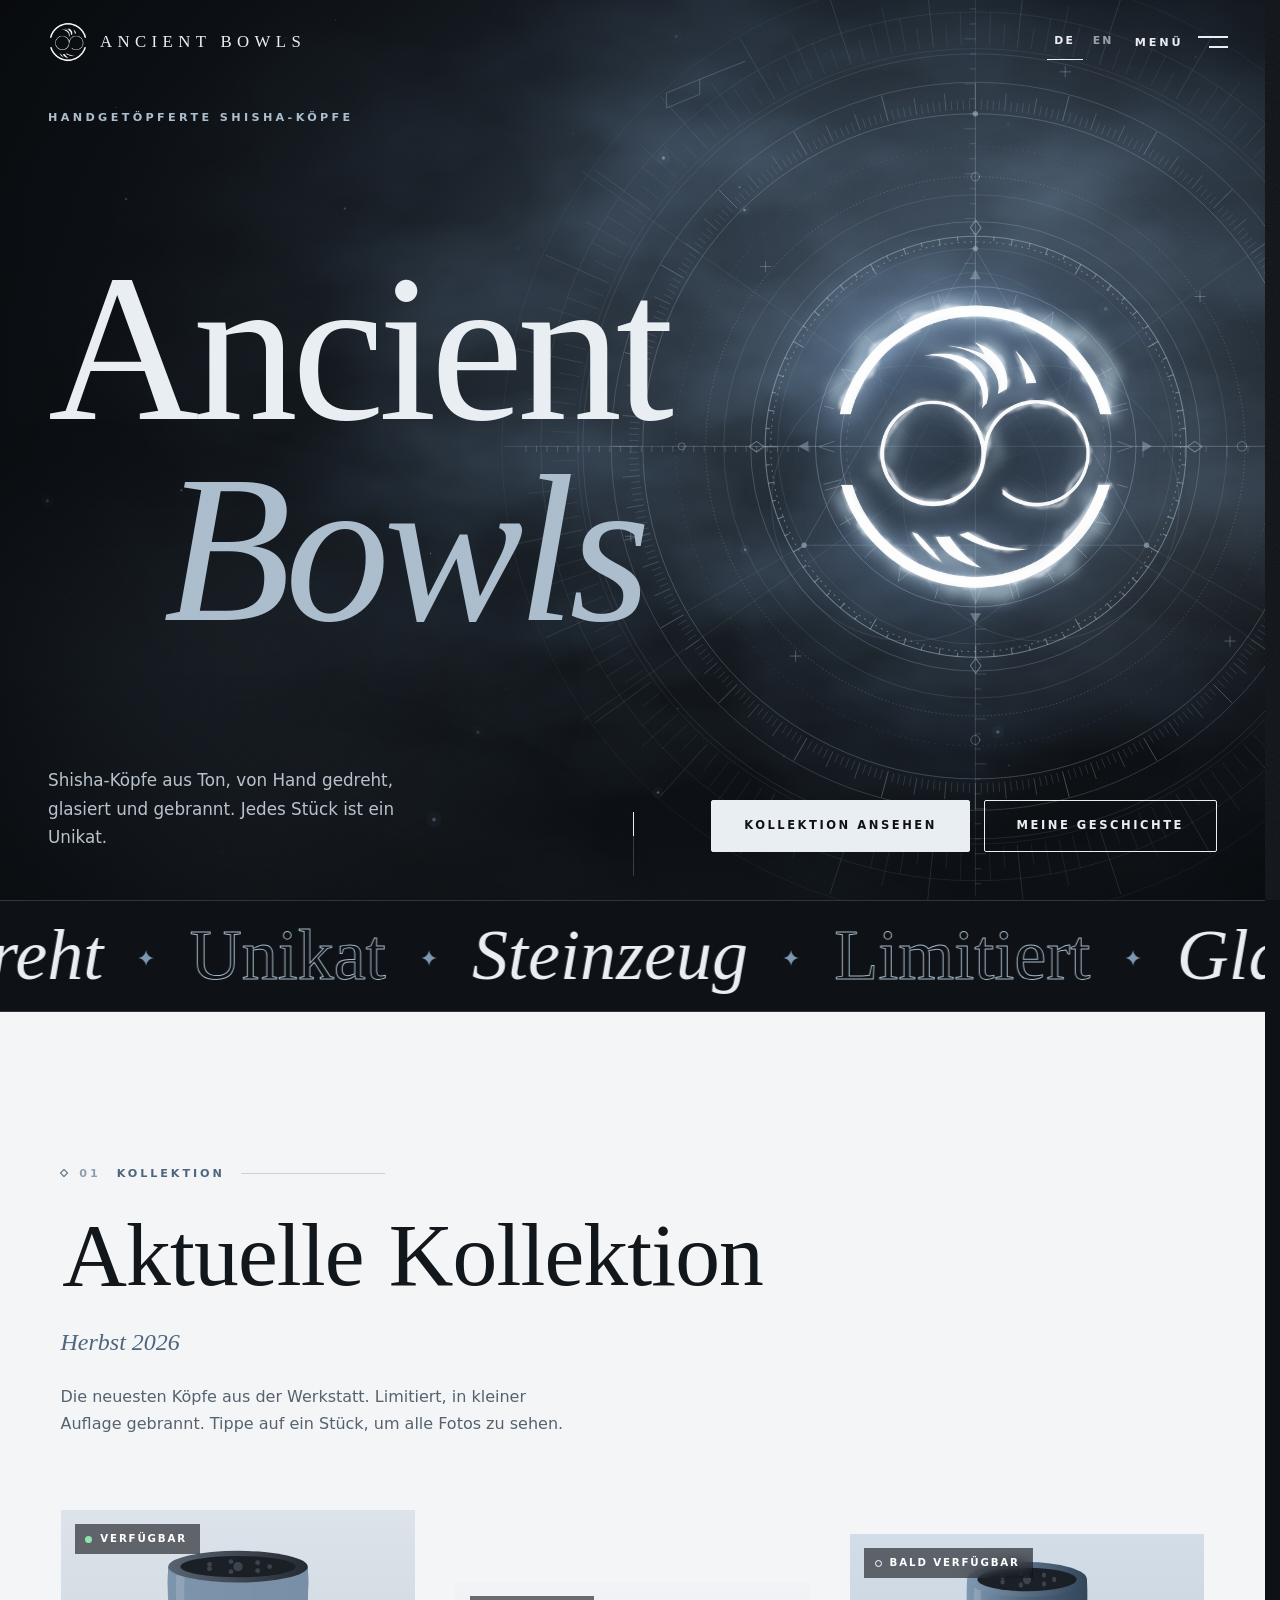
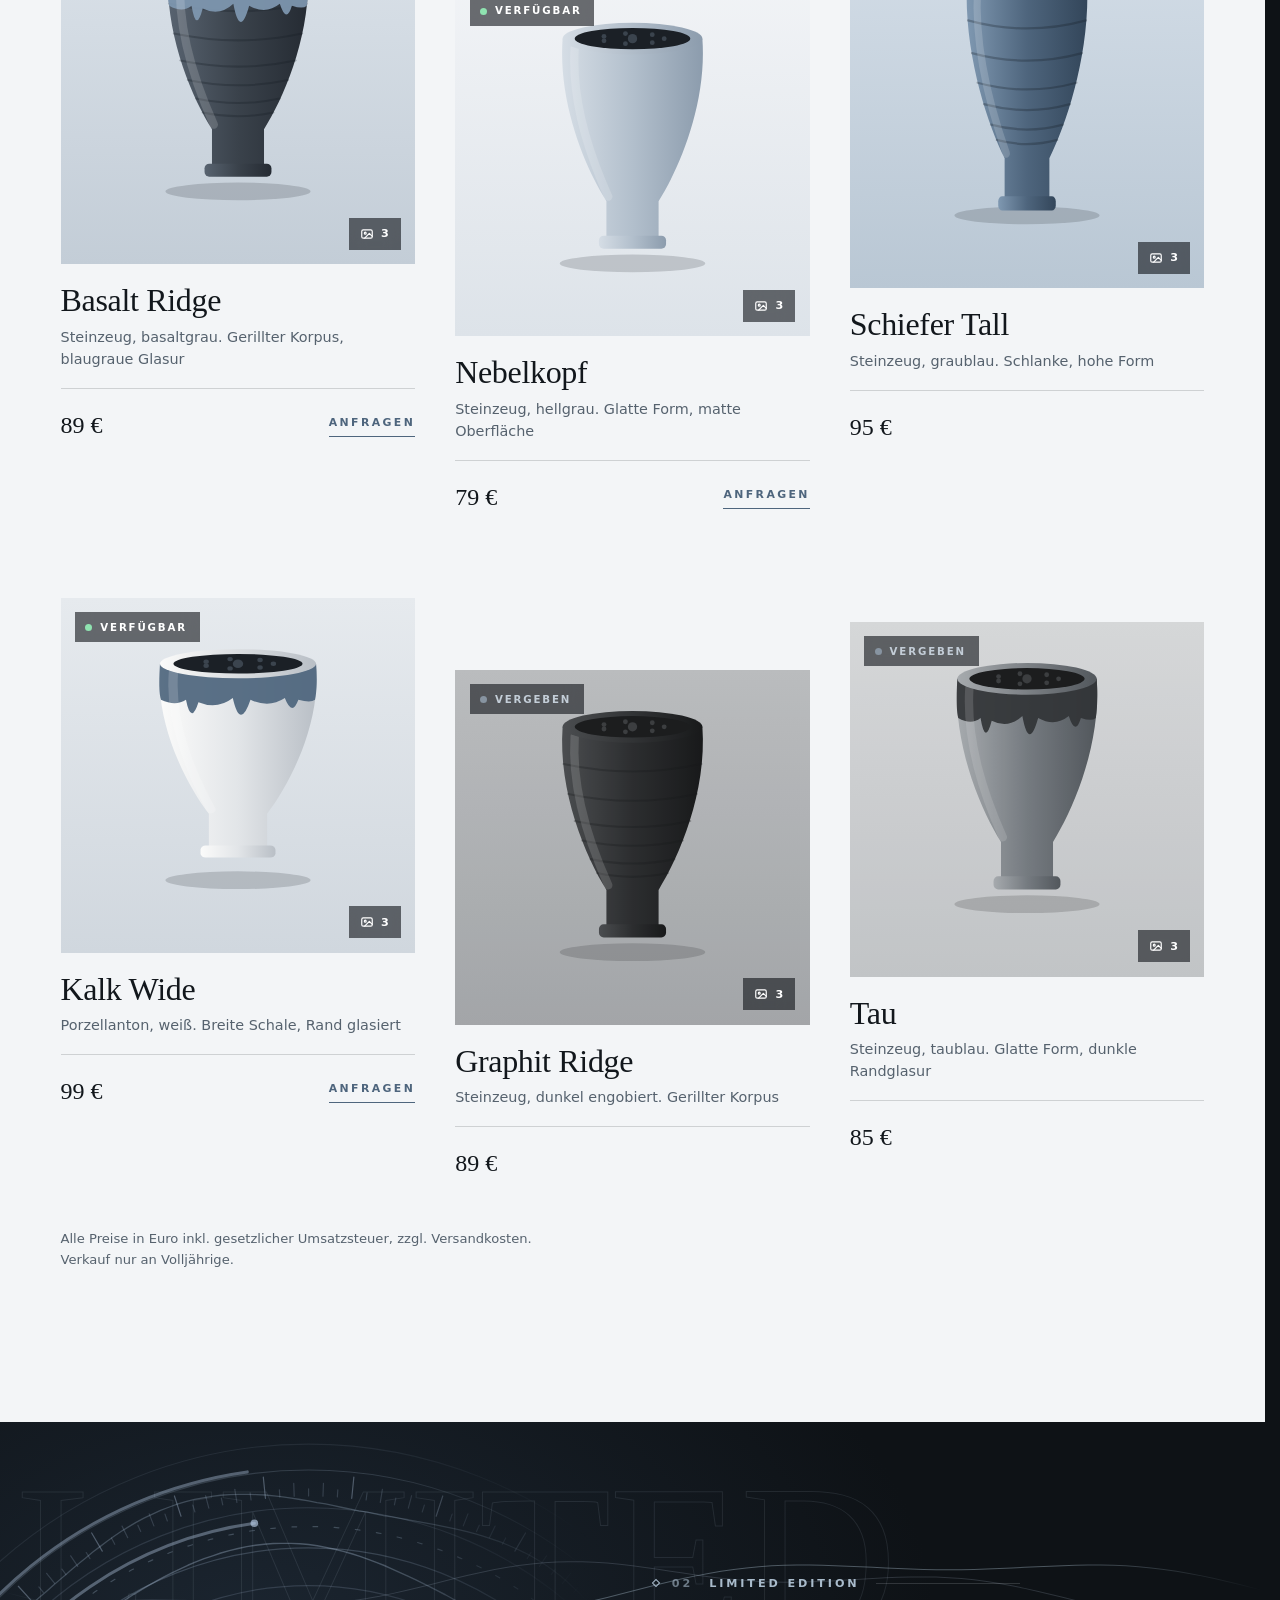
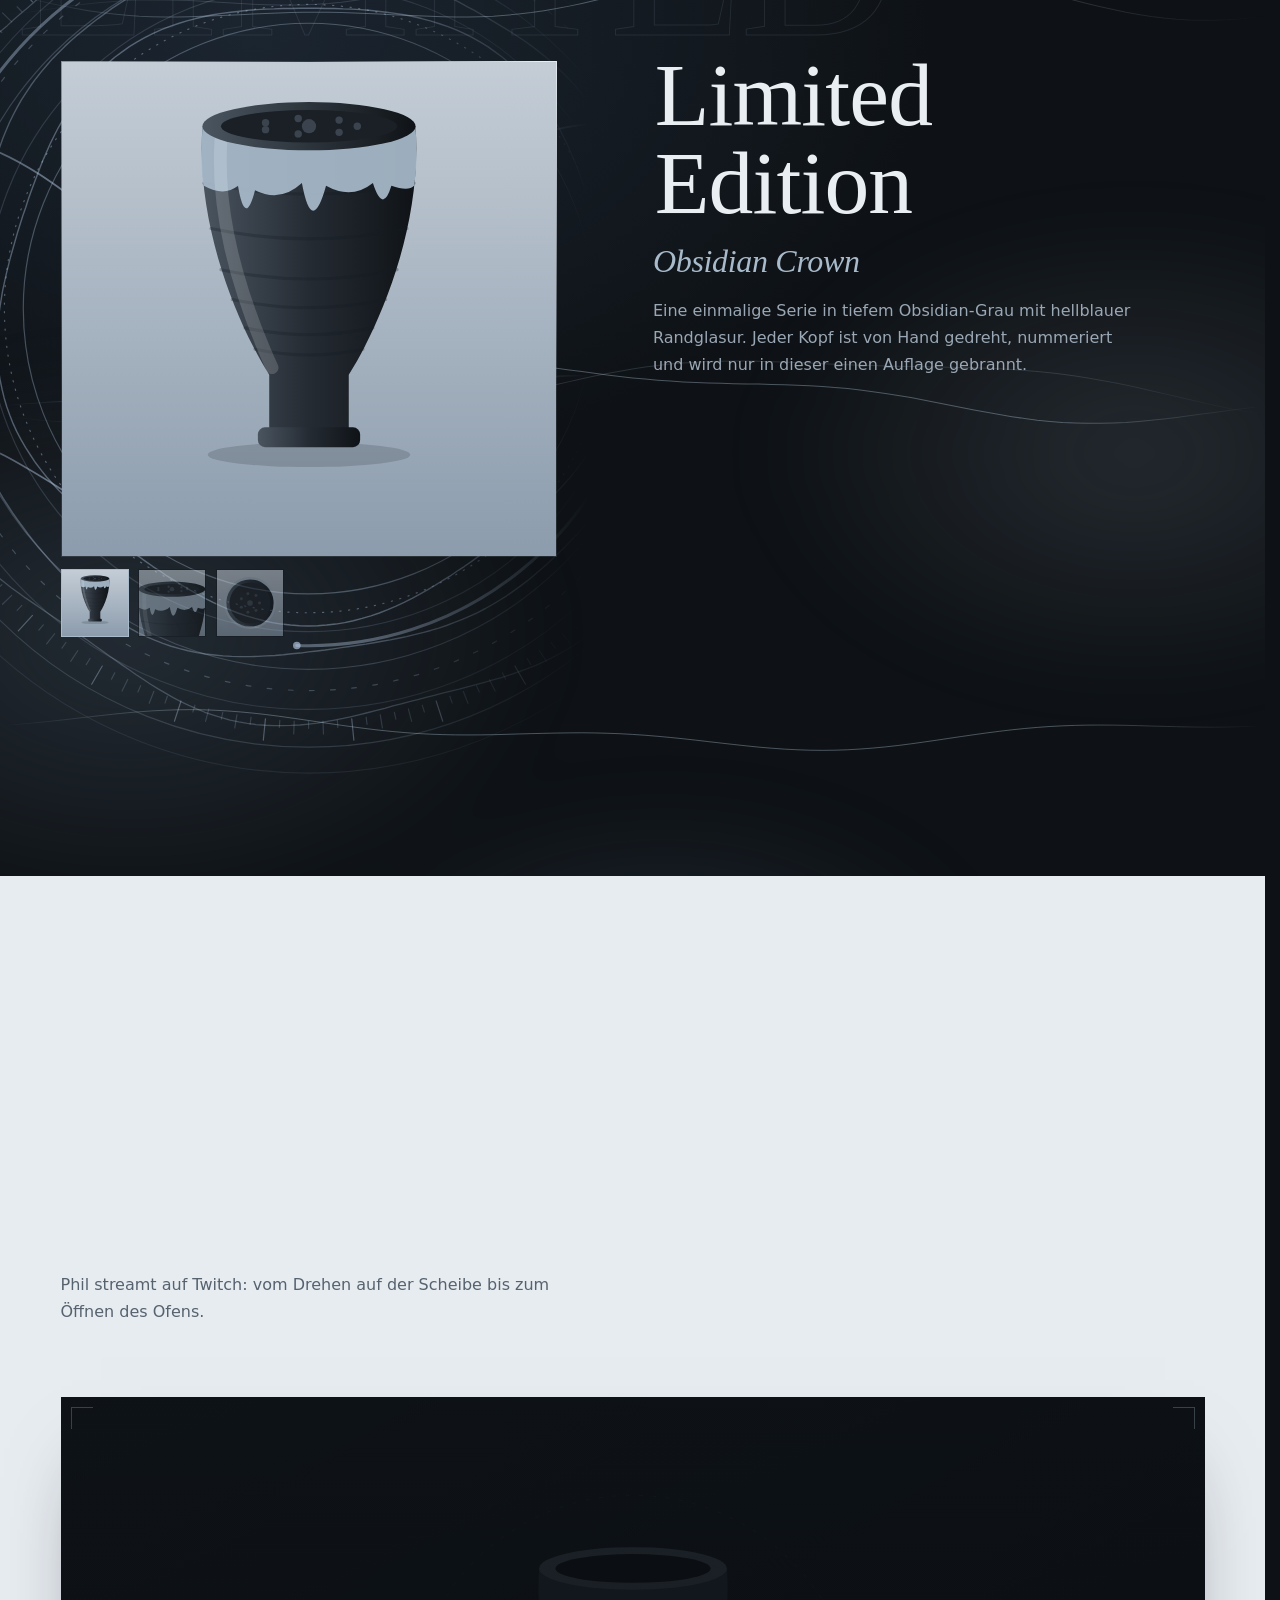
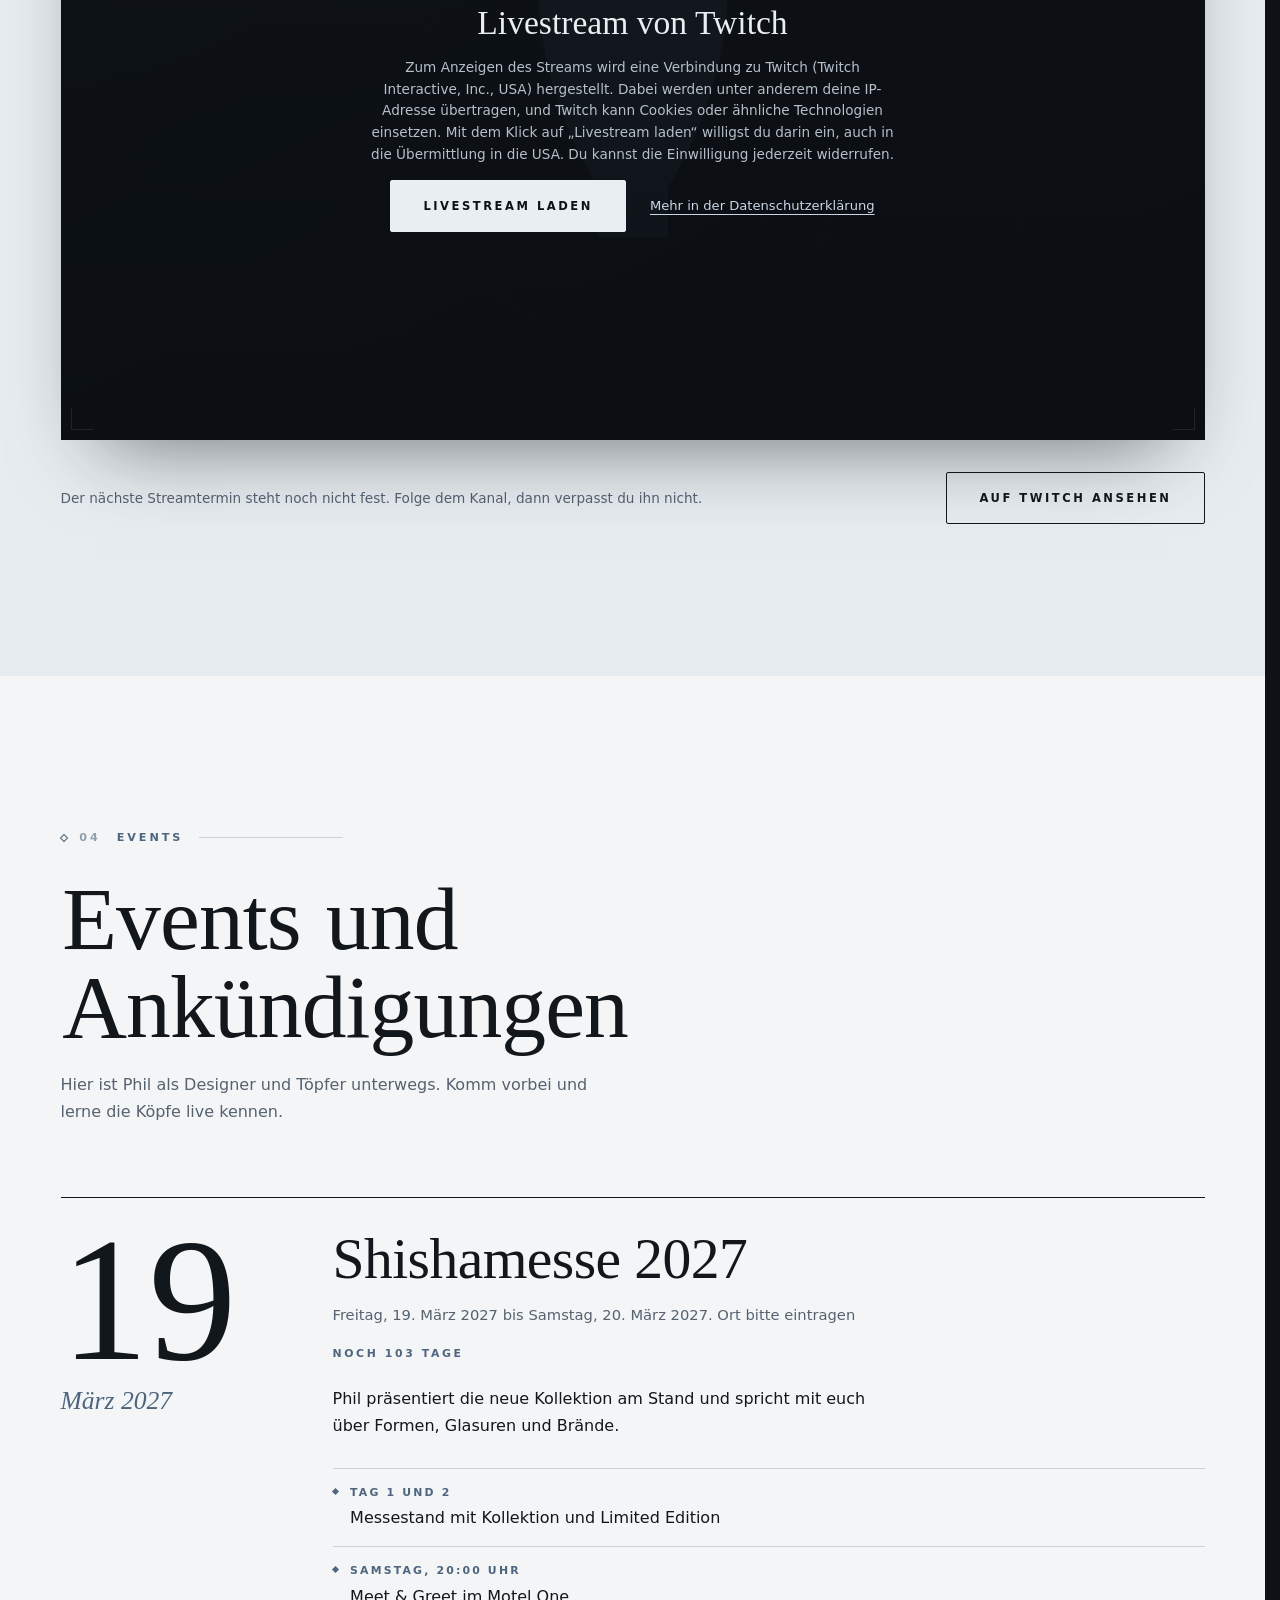
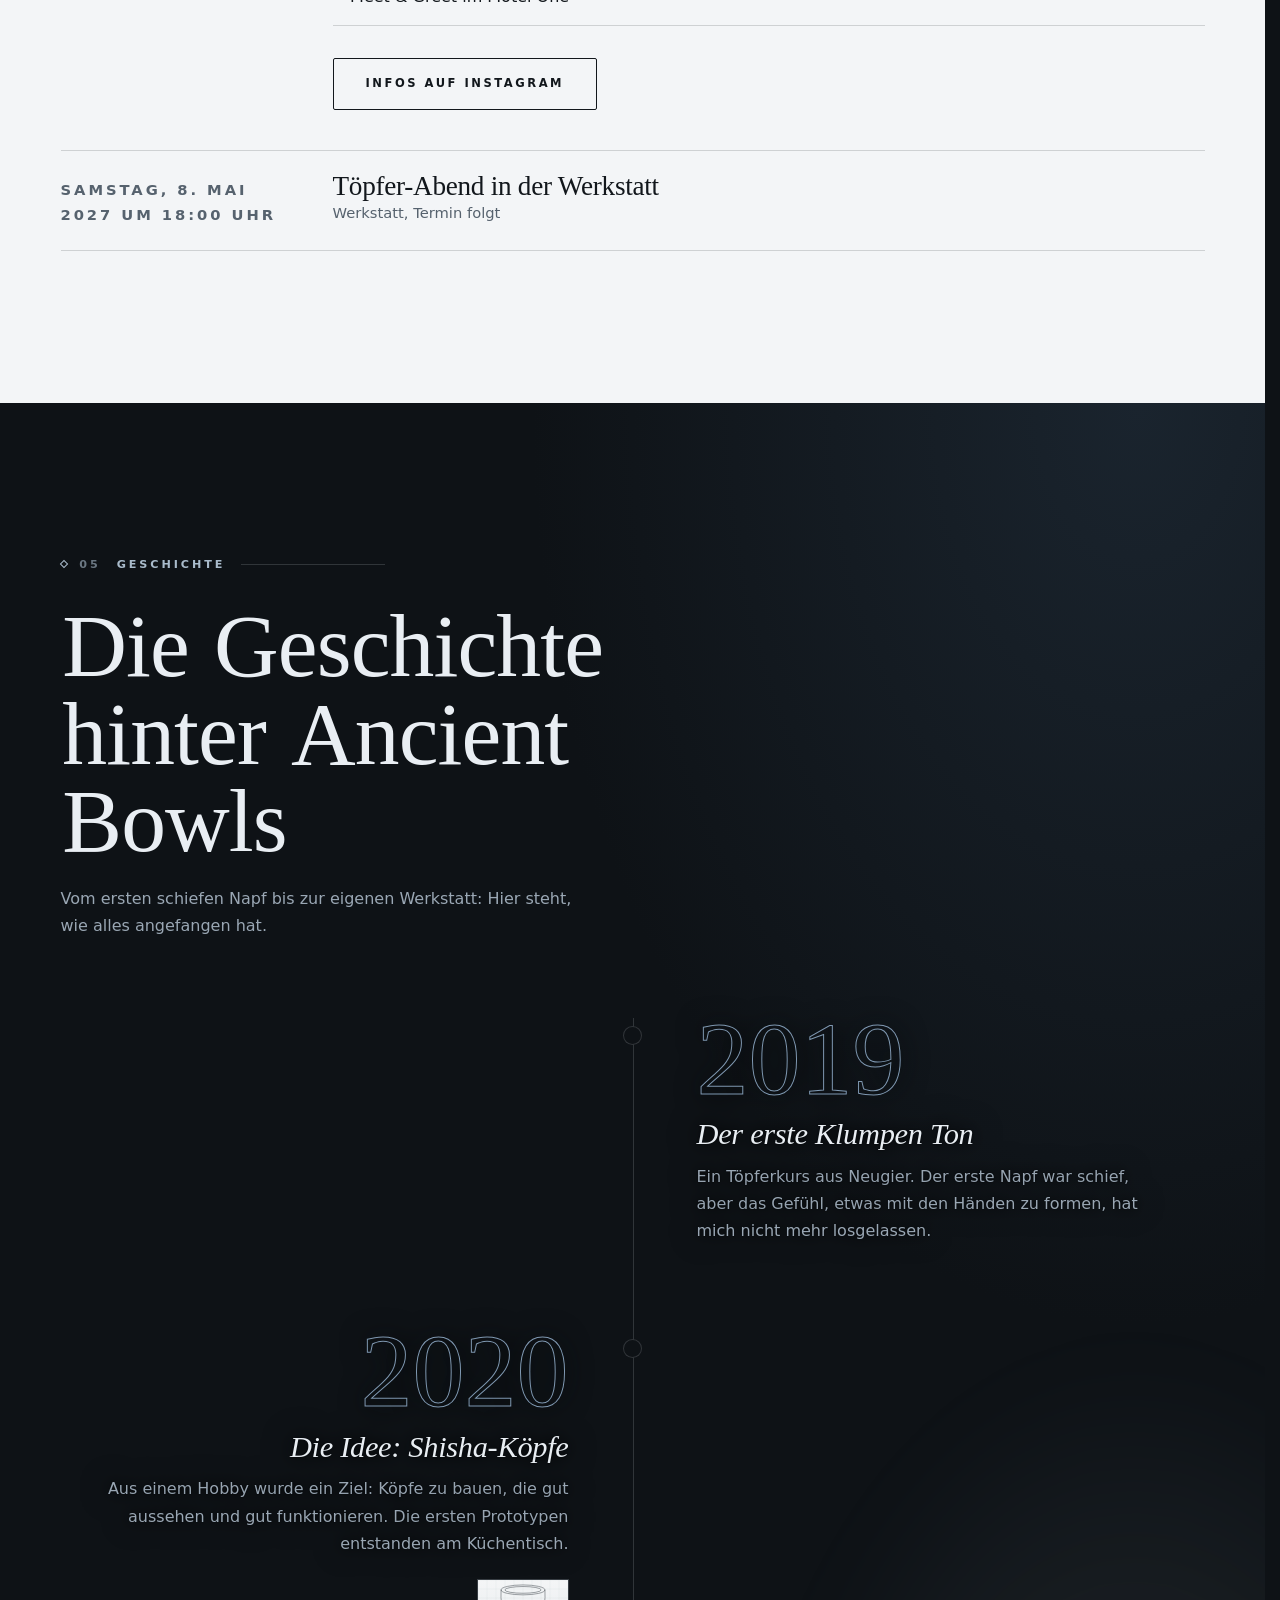
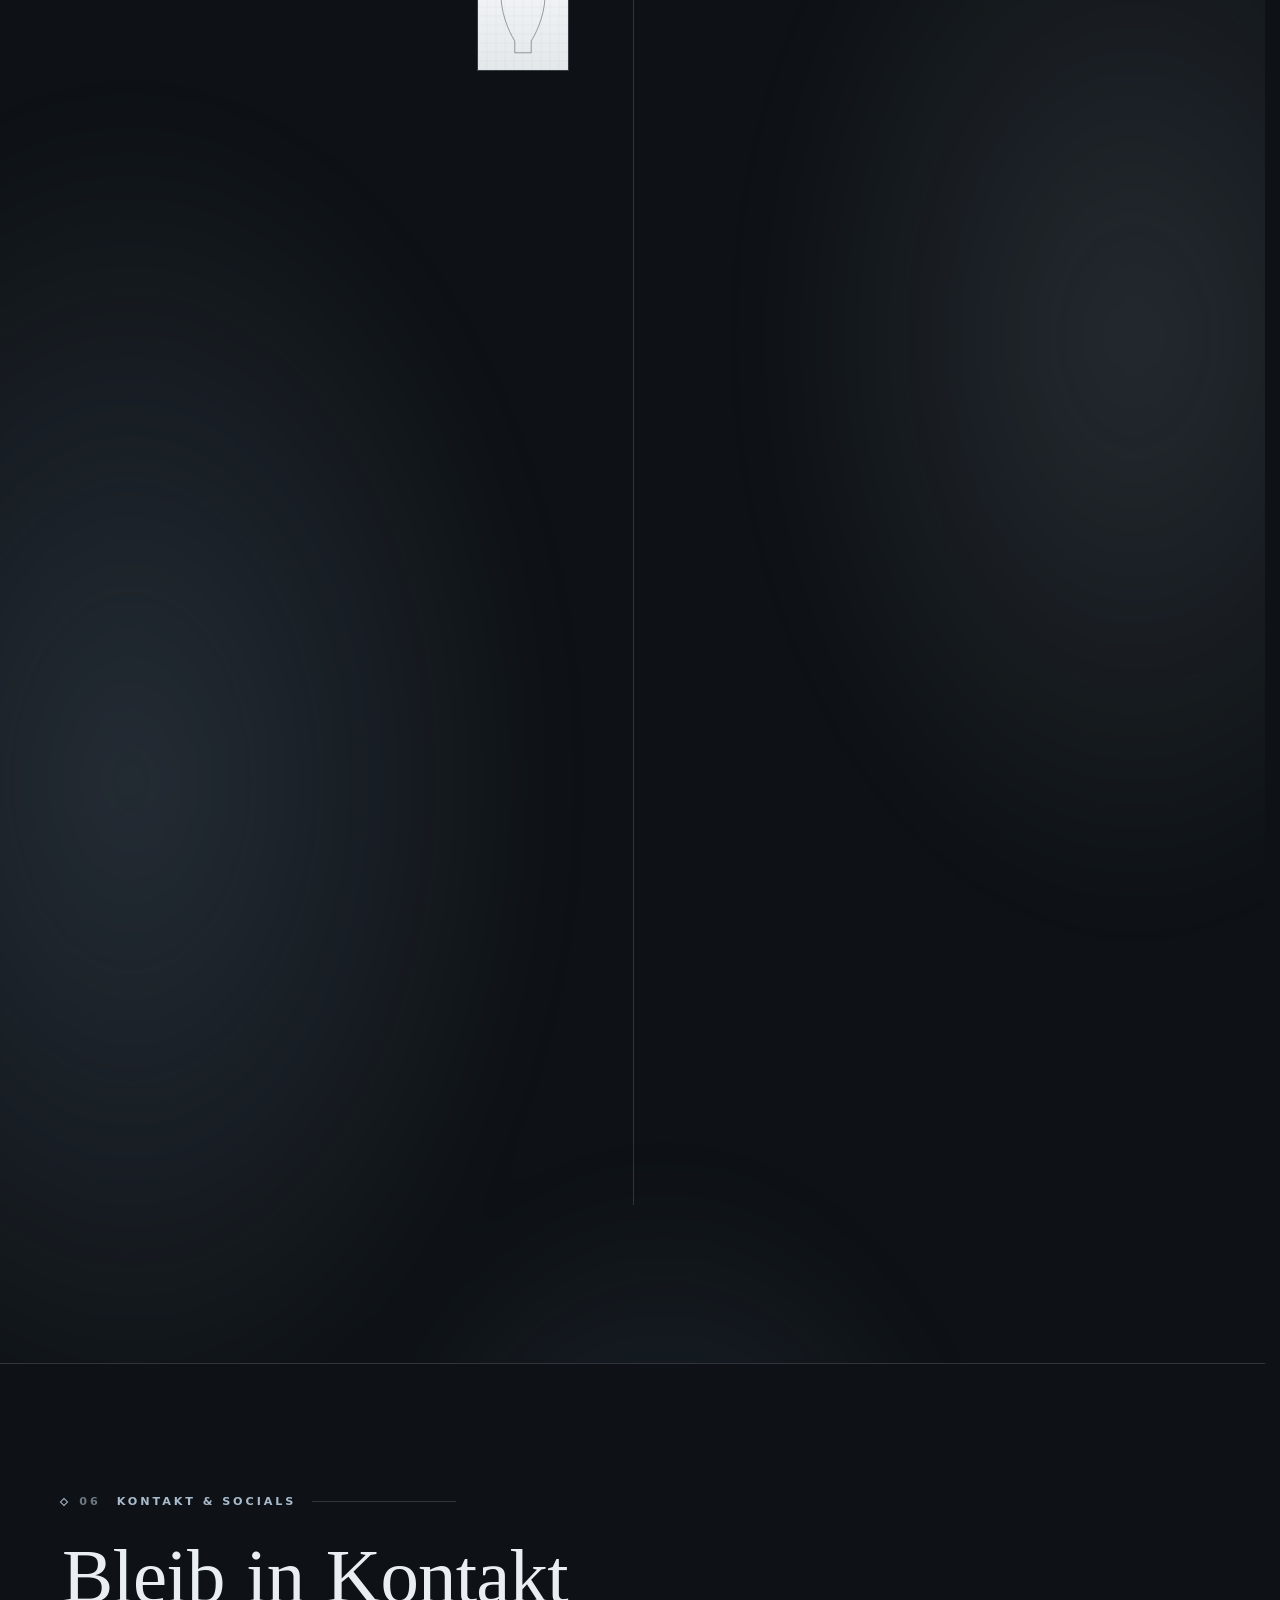
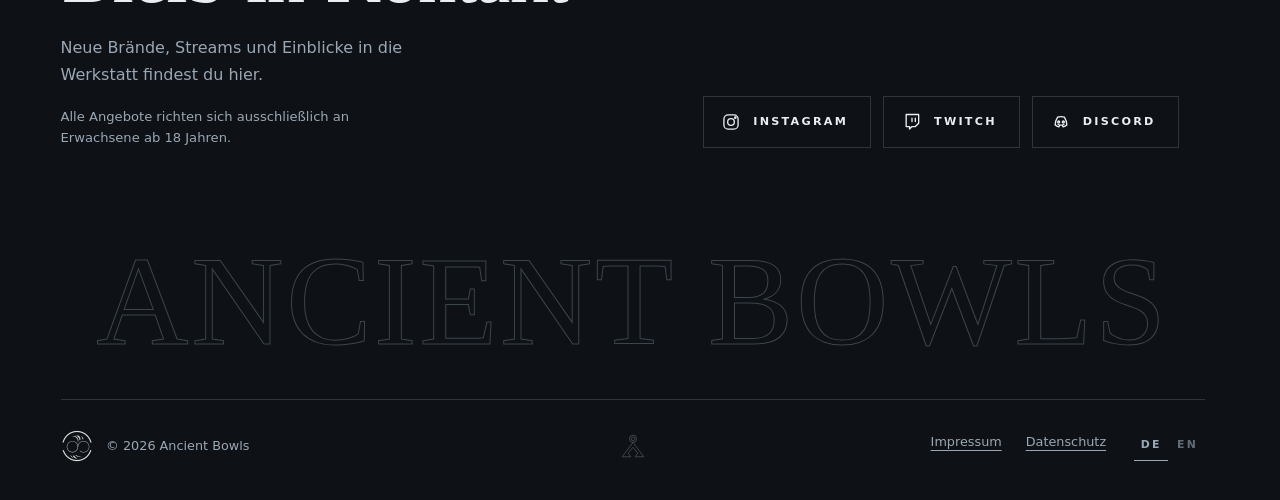
==== commit 57180e21: "Add files via upload" ====
--- a/index.html
+++ b/index.html
@@ -9,15 +9,21 @@
   <link rel="icon" href="favicon.ico" sizes="any">
   <link rel="icon" href="images/favicon-32.png" type="image/png" sizes="32x32">
   <link rel="apple-touch-icon" href="images/apple-touch-icon.png">
-  <script>document.documentElement.className = 'js';</script>
-  <link rel="preconnect" href="https://fonts.googleapis.com">
-  <link rel="preconnect" href="https://fonts.gstatic.com" crossorigin>
-  <link href="https://fonts.googleapis.com/css2?family=Cormorant+Garamond:ital,wght@0,300;0,400;0,500;0,600;1,300;1,400;1,500&family=Manrope:wght@400;500;600;700&display=swap" rel="stylesheet">
+  <meta name="referrer" content="strict-origin-when-cross-origin">
+  <script src="js/boot.js"></script>
+  <!-- Eigene Schriften (optional, lokal gehostet): Datei css/fonts-lokal.css einbinden, siehe fonts/LIESMICH.txt
+  <link rel="stylesheet" href="css/fonts-lokal.css"> -->
   <link rel="stylesheet" href="css/style.css">
   <link rel="stylesheet" href="css/egg-stargate.css">
 </head>
 <body>
-  <a class="skip-link" href="#main">Zum Inhalt springen</a>
+  <a class="skip-link" href="#main" data-i18n="skip">Zum Inhalt springen</a>
+  <noscript>
+    <div class="noscript-box">
+      <p><strong>Ancient Bowls</strong>: Diese Website benötigt JavaScript, um ihre Inhalte darzustellen. / This website requires JavaScript to display its content.</p>
+      <p><a href="impressum.html">Impressum</a> &middot; <a href="datenschutz.html">Datenschutz</a> &middot; <a href="legal-notice.html">Legal Notice</a> &middot; <a href="privacy-policy.html">Privacy Policy</a></p>
+    </div>
+  </noscript>
   <div class="grain" aria-hidden="true"></div>
   <div class="progress" id="progress" aria-hidden="true"></div>
 
@@ -32,23 +38,27 @@
 
   <!-- Kopfzeile -->
   <header class="site-header on-dark" id="header">
-    <a class="brand" href="#top" aria-label="Ancient Bowls, zurück zum Anfang">
+    <a class="brand" href="#top" aria-label="Ancient Bowls, zurück zum Anfang" data-i18n-aria="homeAria">
       <img class="brand-mark" src="images/logo.png" alt="" width="40" height="40">
       <span class="brand-name">Ancient Bowls</span>
     </a>
+    <div class="header-right">
+    <div class="lang-switch lang-header" id="lang-header"></div>
     <button class="burger" id="burger" type="button" aria-expanded="false" aria-controls="menu" aria-label="Menü öffnen">
-      <span class="burger-label" id="burger-label" aria-hidden="true">Menü</span>
+      <span class="burger-label" id="burger-label" aria-hidden="true" data-i18n="menuLabel">Menü</span>
       <span class="burger-lines" aria-hidden="true"><span></span><span></span></span>
     </button>
+    </div>
   </header>
 
   <!-- Vollbild-Menü -->
-  <nav class="menu" id="menu" aria-label="Hauptmenü" inert>
+  <nav class="menu" id="menu" aria-label="Hauptmenü" data-i18n-aria="mainMenu" inert>
     <div class="menu-inner">
       <ul class="menu-list" id="menu-list"></ul>
       <div class="menu-foot">
-        <p class="menu-claim">Handgetöpferte Shisha-Köpfe</p>
+        <p class="menu-claim" data-i18n="menuClaim">Handgetöpferte Shisha-Köpfe</p>
         <div class="menu-social" id="menu-social"></div>
+        <div class="lang-switch" id="lang-menu"></div>
       </div>
     </div>
   </nav>
@@ -117,7 +127,7 @@
             <a class="btn" href="#geschichte"><span data-text="hero.secondaryButton"></span></a>
           </div>
         </div>
-        <a class="scroll-hint" href="#kollektion" aria-label="Nach unten scrollen"><i></i></a>
+        <a class="scroll-hint" href="#kollektion" aria-label="Nach unten scrollen" data-i18n-aria="scrollDown"><i></i></a>
       </div>
     </section>
 
@@ -134,6 +144,7 @@
           <p class="section-intro" data-reveal data-text="collection.intro"></p>
         </div>
         <div class="pieces" id="pieces"></div>
+        <p class="price-note" data-text="collection.priceNote"></p>
       </div>
     </section>
 
@@ -154,7 +165,7 @@
             <p class="release-label" id="limited-label"></p>
             <div id="limited-countdown"></div>
           </div>
-          <div class="limited-cta" data-reveal><a class="btn btn-solid" id="limited-btn" href="#" target="_blank" rel="noopener"></a></div>
+          <div class="limited-cta" data-reveal><a class="btn btn-solid" id="limited-btn" href="#" target="_blank" rel="noopener noreferrer"></a></div>
         </div>
       </div>
     </section>
@@ -167,13 +178,22 @@
           <h2 class="split" id="livestream-title" data-text="livestream.title"></h2>
           <p class="section-intro" data-reveal data-text="livestream.intro"></p>
         </div>
-        <div class="stream-frame" id="stream-frame" data-reveal="img">
+        <div class="stream-frame has-consent" id="stream-frame" data-reveal="img">
           <div id="stream-player"></div>
-          <div class="stream-fallback" id="stream-fallback" hidden>
-            <img id="stream-offline-img" alt="Twitch-Kanal von Phil, derzeit offline" width="1280" height="720">
+          <div class="stream-fallback" id="stream-fallback">
+            <img id="stream-offline-img" alt="" width="1280" height="720">
+          </div>
+          <div class="stream-consent" id="stream-consent">
+            <p class="consent-title" id="consent-title"></p>
+            <p class="consent-text" id="consent-text"></p>
+            <div class="consent-actions">
+              <button class="btn btn-solid" id="consent-load" type="button"><span></span></button>
+              <a class="consent-link" id="consent-privacy" href="datenschutz.html#twitch"></a>
+            </div>
           </div>
           <i class="corner c1"></i><i class="corner c2"></i><i class="corner c3"></i><i class="corner c4"></i>
         </div>
+        <p class="stream-revoke" id="stream-revoke" hidden><button class="link-btn" id="consent-revoke" type="button"></button></p>
         <div class="stream-info" data-reveal>
           <div class="stream-text">
             <p class="pill" id="stream-pill" hidden></p>
@@ -181,7 +201,7 @@
             <p class="stream-title" id="stream-title"></p>
           </div>
           <div id="stream-countdown"></div>
-          <a class="btn" id="stream-link" href="#" target="_blank" rel="noopener"><span>Auf Twitch ansehen</span></a>
+          <a class="btn" id="stream-link" href="#" target="_blank" rel="noopener noreferrer"><span data-i18n="twitchWatch">Auf Twitch ansehen</span></a>
         </div>
       </div>
     </section>
@@ -219,6 +239,7 @@
         <div class="footer-about">
           <h2 class="split" data-text="footer.title"></h2>
           <p data-reveal data-text="footer.text"></p>
+          <p class="footer-note" data-text="footer.note"></p>
         </div>
         <ul class="social-list" id="footer-social" aria-label="Social Media"></ul>
       </div>
@@ -226,18 +247,19 @@
       <div class="footer-bottom">
         <p class="footer-copy"><img class="footer-logo" src="images/logo.png" alt="" width="32" height="32" loading="lazy"><span>&copy; <span id="year"></span> Ancient Bowls</span></p>
         <span class="footer-glyph" id="footer-glyph" aria-hidden="true"><svg viewBox="0 0 1024 1024" fill="none" stroke="currentColor" stroke-width="29" stroke-linejoin="miter" stroke-miterlimit="10"><circle cx="512" cy="204" r="154"/><circle cx="512" cy="204" r="76"/><path d="M511.5 357.5L972.1 972H606L716 818L512 565L307 818L418 972H50.9Z"/></svg></span>
-        <ul class="footer-links" id="footer-links"></ul>
+        <ul class="footer-links" aria-label="Rechtliches" data-i18n-aria="legalAria"><li><a href="impressum.html">Impressum</a></li><li><a href="datenschutz.html">Datenschutz</a></li><li class="lang-li"><div class="lang-switch" id="lang-footer"></div></li></ul>
       </div>
     </div>
   </footer>
 
   <!-- Zurück nach oben: erscheint beim Hochscrollen, Ring zeigt den Scrollfortschritt -->
-  <button class="to-top" id="to-top" type="button" aria-label="Nach oben scrollen" tabindex="-1">
+  <button class="to-top" id="to-top" type="button" aria-label="Nach oben scrollen" data-i18n-aria="toTop" tabindex="-1">
     <svg class="to-top-ring" viewBox="0 0 56 56" aria-hidden="true"><circle cx="28" cy="28" r="26" fill="none" stroke="rgba(255,255,255,.16)" stroke-width="2"/><circle id="to-top-bar" cx="28" cy="28" r="26" fill="none" stroke="#A9BBCB" stroke-width="2" stroke-linecap="round" stroke-dasharray="163.4" stroke-dashoffset="163.4" transform="rotate(-90 28 28)"/></svg>
     <svg viewBox="0 0 24 24" width="20" height="20" aria-hidden="true" fill="none" stroke="currentColor" stroke-width="1.8" stroke-linecap="round" stroke-linejoin="round"><path d="M12 19V5M5 12l7-7 7 7"/></svg>
   </button>
 
   <script src="content/content.js"></script>
+  <script src="content/content.en.js"></script>
   <script src="js/egg-stargate.js"></script>
   <script src="js/main.js"></script>
 </body>
--- a/css/fonts-lokal.css
+++ b/css/fonts-lokal.css
@@ -0,0 +1,25 @@
+/* ============================================================
+   Lokale Schriften (optional, datenschutzfreundlich)
+   Ohne diese Datei nutzt die Seite Systemschriften (Georgia / System-Sans).
+   Mit diesen Schriften sieht die Seite wie im Entwurf aus.
+
+   Anleitung: siehe fonts/LIESMICH.txt
+   Danach in index.html (und impressum.html, datenschutz.html) die
+   auskommentierte Zeile <link rel="stylesheet" href="css/fonts-lokal.css">
+   aktivieren (Kommentarzeichen entfernen).
+   Beide Schriften stehen unter der SIL Open Font License (OFL) und dürfen
+   lokal gehostet werden.
+   ============================================================ */
+
+@font-face { font-family: 'Cormorant Garamond'; font-style: normal; font-weight: 300; font-display: swap; src: url('../fonts/CormorantGaramond-Light.woff2') format('woff2'); }
+@font-face { font-family: 'Cormorant Garamond'; font-style: normal; font-weight: 400; font-display: swap; src: url('../fonts/CormorantGaramond-Regular.woff2') format('woff2'); }
+@font-face { font-family: 'Cormorant Garamond'; font-style: normal; font-weight: 500; font-display: swap; src: url('../fonts/CormorantGaramond-Medium.woff2') format('woff2'); }
+@font-face { font-family: 'Cormorant Garamond'; font-style: normal; font-weight: 600; font-display: swap; src: url('../fonts/CormorantGaramond-SemiBold.woff2') format('woff2'); }
+@font-face { font-family: 'Cormorant Garamond'; font-style: italic; font-weight: 300; font-display: swap; src: url('../fonts/CormorantGaramond-LightItalic.woff2') format('woff2'); }
+@font-face { font-family: 'Cormorant Garamond'; font-style: italic; font-weight: 400; font-display: swap; src: url('../fonts/CormorantGaramond-Italic.woff2') format('woff2'); }
+@font-face { font-family: 'Cormorant Garamond'; font-style: italic; font-weight: 500; font-display: swap; src: url('../fonts/CormorantGaramond-MediumItalic.woff2') format('woff2'); }
+
+@font-face { font-family: 'Manrope'; font-style: normal; font-weight: 400; font-display: swap; src: url('../fonts/Manrope-Regular.woff2') format('woff2'); }
+@font-face { font-family: 'Manrope'; font-style: normal; font-weight: 500; font-display: swap; src: url('../fonts/Manrope-Medium.woff2') format('woff2'); }
+@font-face { font-family: 'Manrope'; font-style: normal; font-weight: 600; font-display: swap; src: url('../fonts/Manrope-SemiBold.woff2') format('woff2'); }
+@font-face { font-family: 'Manrope'; font-style: normal; font-weight: 700; font-display: swap; src: url('../fonts/Manrope-Bold.woff2') format('woff2'); }
--- a/css/style.css
+++ b/css/style.css
@@ -74,6 +74,7 @@
 
 html {
   height: 100%;
+  scrollbar-gutter: stable;
   scroll-behavior: smooth;
   scroll-padding-top: calc(var(--header-h) + env(safe-area-inset-top, 0px));
   -webkit-text-size-adjust: 100%;
@@ -373,9 +374,10 @@
 .logo-fx { position: absolute; inset: 0; width: 100%; height: 100%; object-fit: contain; pointer-events: none; mix-blend-mode: screen; }
 .logo-fx-a { filter: url(#fx-wisp-a) drop-shadow(0 0 12px rgba(170, 205, 255, .4)); }
 .logo-fx-b { filter: url(#fx-wisp-b); animation: fxBreathe 13s ease-in-out infinite; }
-.js .logo-fx { opacity: 0; transform: scale(1.22); transition: opacity 3.4s var(--ease) 1.2s, transform 4.2s var(--ease) 1.2s; }
-.is-ready .logo-fx-a { opacity: .66; transform: none; }
-.is-ready .logo-fx-b { opacity: .5; transform: scale(1.06); }
+.logo-fx-b { transform: scale(1.06); }
+.js .logo-fx { opacity: 0; transition: opacity 1.8s var(--ease) .7s; }
+.is-ready .logo-fx-a { opacity: .66; }
+.is-ready .logo-fx-b { opacity: .5; }
 @keyframes fxBreathe { 50% { scale: 1.045; } }
 .hero-logo { filter: drop-shadow(0 0 10px rgba(190, 215, 240, .55)) drop-shadow(0 0 46px rgba(110, 160, 235, .5)); opacity: .96; }
 
@@ -528,6 +530,29 @@
 .stream-frame #stream-player, .stream-frame #stream-player iframe, .stream-fallback, .stream-fallback img { position: absolute; inset: 0; width: 100%; height: 100%; border: 0; }
 .stream-fallback img { object-fit: cover; }
 .stream-fallback[hidden] { display: none; }
+.stream-fallback img { filter: brightness(.5); }
+
+/* Einwilligung vor dem Laden des Twitch-Players */
+.stream-consent { position: absolute; inset: 0; z-index: 4; display: grid; align-content: center; justify-items: center; gap: .9rem; padding: 1.25rem 1.5rem; text-align: center; color: #E9EEF3;
+  background: linear-gradient(rgba(10, 14, 18, .7), rgba(10, 14, 18, .88)); }
+.stream-consent[hidden] { display: none; }
+.consent-title { font-family: var(--font-display); font-size: clamp(1.5rem, 4vw, 2.1rem); line-height: 1.1; }
+.consent-text { max-width: 62ch; font-size: .85rem; line-height: 1.6; color: #B5C0CB; }
+.stream-consent .btn-solid { background: #E9EEF3; color: #0E1216; border-color: #E9EEF3; --sweep: #A9BBCB; --on-sweep: #0E1216; }
+.stream-consent .btn-solid:hover { color: #0E1216; }
+.consent-actions { display: flex; flex-wrap: wrap; gap: .75rem 1.5rem; align-items: center; justify-content: center; }
+.consent-link { font-size: .82rem; text-underline-offset: 4px; color: #C9D6E4; }
+.stream-revoke { margin-top: .9rem; font-size: .82rem; color: var(--muted); }
+.link-btn { padding: 0; border: 0; background: none; font: inherit; color: var(--accent); text-decoration: underline; text-underline-offset: 4px; cursor: pointer; }
+@media (max-width: 599px) { .stream-frame.has-consent { aspect-ratio: auto; min-height: 430px; } }
+
+/* Rechtliche Hinweise */
+.price-note { margin-top: 2.75rem; max-width: 62ch; font-size: .82rem; line-height: 1.6; color: var(--muted); }
+.price-note:empty { display: none; }
+.footer-note { margin-top: .9rem; max-width: 46ch; font-size: .82rem; line-height: 1.6; color: #9AA7B4; }
+.footer-note:empty { display: none; }
+.noscript-box { position: relative; z-index: 5; max-width: 40rem; margin: 0 auto; padding: 6rem 1.25rem 2rem; color: #E9EEF3; }
+.noscript-box a { color: #A9BBCB; }
 .stream-frame.is-live { box-shadow: 0 0 0 1px rgba(143, 227, 176, .5), 0 0 60px rgba(143, 227, 176, .18); }
 .corner { position: absolute; z-index: 3; width: 22px; height: 22px; border: 1px solid #A9BBCB; pointer-events: none; }
 .c1 { left: 10px; top: 10px; border-right: 0; border-bottom: 0; } .c2 { right: 10px; top: 10px; border-left: 0; border-bottom: 0; }
@@ -800,3 +825,16 @@
   .tl-flare, .tl-item::after, .mist, .arcane-a, .arcane-b, .sigil { animation: none !important; }
   .tl-flare, .tl-item::after { display: none; }
 }
+
+
+/* ---------- Sprachumschalter (DE | EN) ---------- */
+.header-right { display: flex; align-items: center; gap: .6rem; }
+.lang-switch { display: inline-flex; align-items: center; gap: .15rem; }
+.lang-switch a { display: inline-grid; place-items: center; min-width: 36px; height: 36px; padding: 0 .35rem; font-size: .68rem; font-weight: 700; letter-spacing: .2em; text-decoration: none; color: inherit; opacity: .6; border-bottom: 1px solid transparent; transition: opacity .3s, border-color .3s; }
+.lang-switch a:hover { opacity: 1; }
+.lang-switch a[aria-current="true"] { opacity: 1; border-bottom-color: currentColor; }
+.lang-header { display: none; }
+@media (min-width: 600px) { .lang-header { display: inline-flex; } }
+.menu .lang-switch { color: #E9EEF3; margin-top: .25rem; }
+.footer-links .lang-li { display: inline-flex; align-items: center; margin-left: .25rem; }
+.footer-links .lang-switch a { min-width: 34px; height: 30px; }
